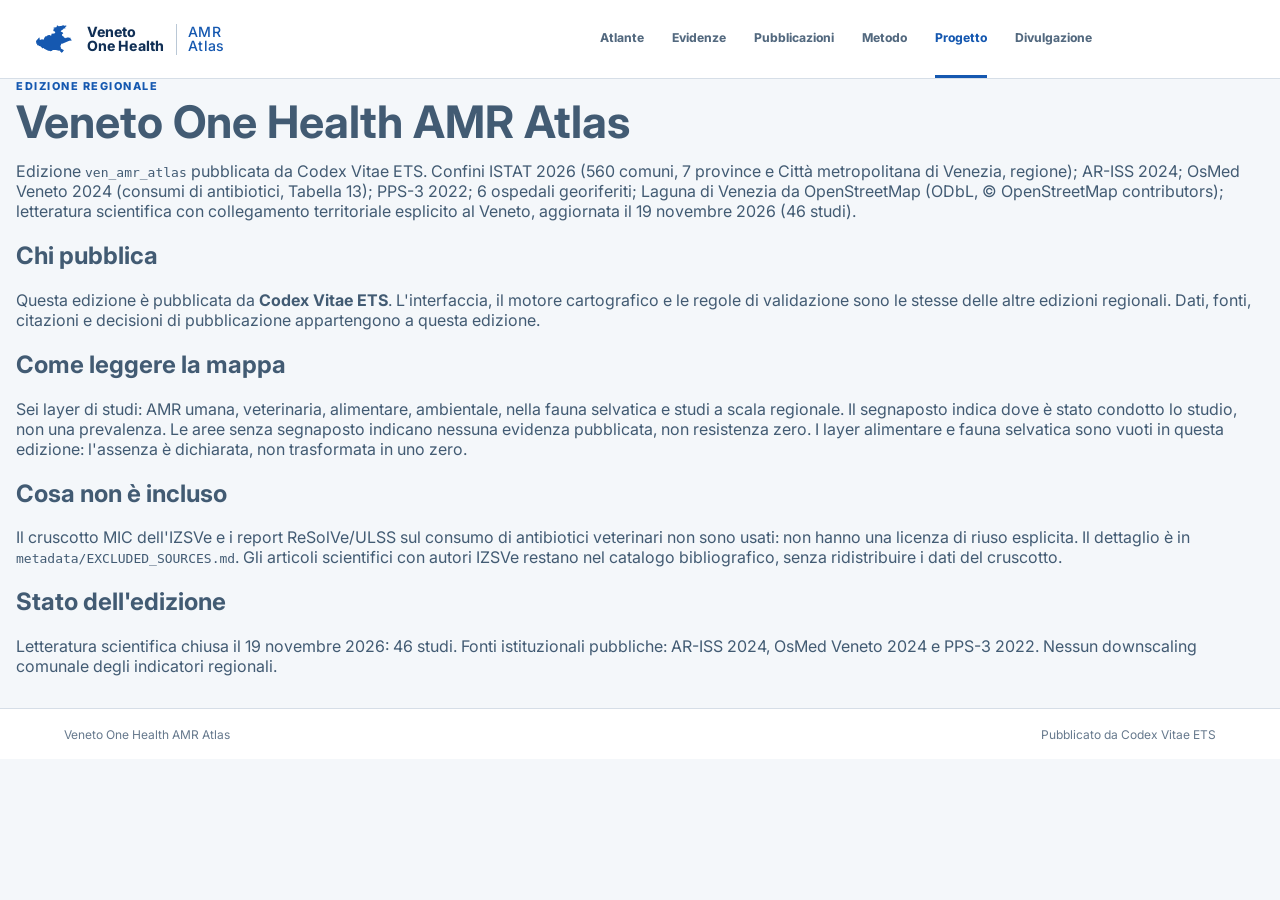
==== about.html @ b6009d18 "Publish the Veneto One Health AMR atlas. Italian edition ven_amr_atlas on the Lombardy interface: 46" ====
<!doctype html><html lang="it"><head><meta charset="utf-8"><meta name="author" content="Codex Vitae ETS"><meta name="viewport" content="width=device-width, initial-scale=1"><title>Progetto · Veneto One Health AMR Atlas</title><link rel="icon" href="data:"><link rel="stylesheet" href="assets/styles.css"><link rel="stylesheet" href="assets/regional-base.css"></head>
<body class="evidence-page"><header class="global-site-header"><div class="global-header-inner"><a class="global-brand" href="index.html"><span class="brand-code brand-code-icon" style="--brand-icon:url('public/brand/veneto-region-mark.svg')" aria-hidden="true">VEN</span><span class="global-brand-name">Veneto<br>One Health</span><span class="global-brand-divider"></span><span class="global-brand-atlas">AMR<br>Atlas</span></a><nav class="global-nav" aria-label="Navigazione principale"><a href="index.html">Atlante</a><a href="evidence.html">Evidenze</a><a href="publications.html">Pubblicazioni</a><a href="methodology.html">Metodo</a><a class="active" href="about.html">Progetto</a><a href="dissemination.html">Divulgazione</a></nav></div></header>
<main class="about-shell"><header class="about-hero"><p class="section-kicker">EDIZIONE REGIONALE</p><h1>Veneto One Health AMR Atlas</h1><p>Edizione <code>ven_amr_atlas</code> pubblicata da Codex Vitae ETS. Confini ISTAT 2026 (560 comuni, 7 province e Città metropolitana di Venezia, regione); AR-ISS 2024; OsMed Veneto 2024 (consumi di antibiotici, Tabella 13); PPS-3 2022; 6 ospedali georiferiti; Laguna di Venezia da OpenStreetMap (ODbL, © OpenStreetMap contributors); letteratura scientifica con collegamento territoriale esplicito al Veneto, aggiornata il 19 novembre 2026 (46 studi).</p></header><section class="about-section"><h2>Chi pubblica</h2><p>Questa edizione è pubblicata da <strong>Codex Vitae ETS</strong>. L'interfaccia, il motore cartografico e le regole di validazione sono le stesse delle altre edizioni regionali. Dati, fonti, citazioni e decisioni di pubblicazione appartengono a questa edizione.</p></section><section class="about-section"><h2>Come leggere la mappa</h2><p>Sei layer di studi: AMR umana, veterinaria, alimentare, ambientale, nella fauna selvatica e studi a scala regionale. Il segnaposto indica dove è stato condotto lo studio, non una prevalenza. Le aree senza segnaposto indicano nessuna evidenza pubblicata, non resistenza zero. I layer alimentare e fauna selvatica sono vuoti in questa edizione: l'assenza è dichiarata, non trasformata in uno zero.</p></section><section class="about-section"><h2>Cosa non è incluso</h2><p>Il cruscotto MIC dell'IZSVe e i report ReSolVe/ULSS sul consumo di antibiotici veterinari non sono usati: non hanno una licenza di riuso esplicita. Il dettaglio è in <code>metadata/EXCLUDED_SOURCES.md</code>. Gli articoli scientifici con autori IZSVe restano nel catalogo bibliografico, senza ridistribuire i dati del cruscotto.</p></section><section class="about-section"><h2>Stato dell'edizione</h2><p>Letteratura scientifica chiusa il 19 novembre 2026: 46 studi. Fonti istituzionali pubbliche: AR-ISS 2024, OsMed Veneto 2024 e PPS-3 2022. Nessun downscaling comunale degli indicatori regionali.</p></section></main><footer><span>Veneto One Health AMR Atlas</span><span>Pubblicato da Codex Vitae ETS</span></footer><script src="atlas-config.js"></script><script src="assets/atlas-core.js"></script><script data-goatcounter="https://atlanteamr.goatcounter.com/count" async src="//gc.zgo.at/count.js"></script></body></html>
---- assets/styles.css ----
@import url('https://fonts.googleapis.com/css2?family=Inter:wght@400;500;600;700;800&family=Lora:wght@400;500;600;700&display=swap');
:root { color-scheme: light; font-family: Inter, ui-sans-serif, system-ui, sans-serif; }
* { box-sizing: border-box; }
body { margin: 0; color: #18302b; background: #f4f7f5; }
.site-header { display: flex; align-items: end; justify-content: space-between; gap: 1rem; padding: 1.25rem 1.5rem 1rem; background: #123b35; color: #f5fbf7; }
.eyebrow { margin: 0 0 .25rem; font-size: .72rem; letter-spacing: .12em; text-transform: uppercase; color: #abd5bf; }
h1 { margin: 0; font-size: clamp(1.8rem, 4vw, 2.8rem); line-height: 1; }
.subtitle { margin: .4rem 0 0; color: #c8e4d5; }
.status { padding: .45rem .7rem; border: 1px solid #528d73; border-radius: 999px; font-size: .78rem; white-space: nowrap; }
.site-nav { display: flex; gap: 1.35rem; align-items: center; padding: .65rem 1.5rem; background: #fff; border-bottom: 1px solid #d7e3dd; box-shadow: 0 2px 12px #17352c0b; }
.site-nav a { color: #46665c; text-decoration: none; font-size: .82rem; font-weight: 700; padding: .25rem 0; border-bottom: 2px solid transparent; }
.site-nav a:hover, .site-nav a.active { color: #123b35; border-bottom-color: #d2763b; }
main { max-width: 1500px; margin: 0 auto; padding: 0 1rem 1rem; }
.intro { padding: .8rem .25rem; color: #46665c; font-size: .9rem; }
.intro p { margin: 0; }
.atlas-grid { display: grid; grid-template-columns: 285px minmax(0, 1fr); gap: .8rem; }
#map { height: min(76vh, 780px); min-height: 520px; border: 1px solid #c9d8d0; border-radius: 14px; box-shadow: 0 14px 36px #17352c1f; }
.amr-panel { max-height: min(76vh, 780px); overflow: auto; padding: 1rem; border: 1px solid #d7e3dd; border-radius: 14px; background: #fff; box-shadow: 0 12px 32px #17352c12; }
.amr-panel h2 { margin: 0; color: #123b35; }
.amr-panel h3 { margin: 1.4rem 0 .5rem; font-size: .8rem; text-transform: uppercase; letter-spacing: .08em; color: #60776e; }
.panel-note { color: #60776e; font-size: .82rem; line-height: 1.4; }
.amr-panel label { display: block; margin: 1rem 0 .35rem; font-size: .8rem; font-weight: 600; }
.amr-panel select { width: 100%; padding: .5rem; border: 1px solid #b8cec3; border-radius: 6px; background: #f8fbf9; }
.amr-state { margin-top: 1rem; padding: .7rem .75rem; border-left: 3px solid #d2763b; border-radius: 0 8px 8px 0; background: #fff7ef; color: #4f3f2a; font-size: .8rem; line-height: 1.45; }
.dashboard-tools { display: flex; align-items: center; justify-content: space-between; gap: .5rem; margin-top: .65rem; }
.dashboard-tools button { border: 1px solid #9bb9aa; background: #fff; color: #1d6682; padding: .35rem .5rem; border-radius: 4px; cursor: pointer; font-size: .72rem; font-weight: 800; }
.dashboard-tools button:hover, .dashboard-tools button:focus-visible { border-color: #1d6682; background: #f2f8fb; }
#filter-status { color: #71877e; font-size: .7rem; text-align: right; }
.dashboard-metrics { display: grid; grid-template-columns: 1fr 1fr; gap: .55rem; margin-top: .7rem; }
.dashboard-metrics div { padding: .6rem .65rem; border-top: 2px solid #2f78b7; background: #f5fafc; }
.dashboard-metrics strong { display: block; color: #123b35; font-size: 1.15rem; }
.dashboard-metrics span { display: block; color: #60776e; font-size: .67rem; }
.filtered-evidence { margin-top: 1rem; padding-top: .75rem; border-top: 1px solid #d7e3dd; }
.filtered-heading { display: flex; justify-content: space-between; align-items: baseline; gap: .5rem; }
.filtered-heading h3 { margin: 0; }
#filtered-count { color: #71877e; font-size: .7rem; }
.filtered-row { display: flex; justify-content: space-between; gap: .5rem; padding: .55rem 0; border-bottom: 1px solid #e3ece7; color: #1d6682; text-decoration: none; }
.filtered-row:hover { background: #f5fafc; }
.filtered-row strong { display: block; color: #21443a; font-size: .75rem; }
.filtered-row small { display: block; margin-top: .14rem; color: #71877e; font-size: .67rem; line-height: 1.25; }
.filtered-row em { flex: 0 0 auto; color: #1d6682; font-size: .64rem; font-style: normal; font-weight: 800; text-align: right; }
.empty-filter, .more-filter { margin: .55rem 0; color: #71877e; font-size: .72rem; line-height: 1.35; }
.layer-hint { display: grid; gap: .45rem; }
.layer-hint p { margin: 0; }
.layer-hint button { width: 100%; border: 1px solid #65a4ce; border-radius: 4px; background: #0b3a6b; color: #dff6fb; padding: .48rem .55rem; cursor: pointer; font: inherit; font-size: .68rem; font-weight: 800; text-align: left; }
.layer-hint button:hover, .layer-hint button:focus-visible { background: #10487d; outline: 0; }
.layer-hint.compact { margin-top: .65rem; padding-top: .65rem; border-top: 1px solid #ffffff1f; }
.evidence-card { margin-top: .6rem; padding: .75rem; border: 1px solid #dbe7df; border-radius: 10px; background: linear-gradient(180deg, #ffffff 0%, #f7faf8 100%); font-size: .78rem; line-height: 1.45; box-shadow: 0 1px 0 #ffffff inset; }
.evidence-card strong { display: block; margin-bottom: .2rem; color: #123b35; font-size: .82rem; }
.evidence-card small { color: #657a71; }
.evidence-table { width: 100%; margin-top: .45rem; border-collapse: collapse; font-size: .7rem; }
.evidence-table th, .evidence-table td { padding: .18rem; text-align: left; border-bottom: 1px solid #dbe7df; }
.source-links { padding-left: 1.1rem; margin: 0; font-size: .85rem; line-height: 1.8; }
.literature-section { margin-top: 1rem; padding: 1.05rem; border: 1px solid #d7e3dd; border-radius: 14px; background: #fff; box-shadow: 0 12px 32px #17352c12; }
.literature-section h2 { margin: 0; font-size: 1.05rem; color: #123b35; letter-spacing: -.01em; }
.literature-section p { margin: .35rem 0 .9rem; max-width: 880px; color: #60776e; font-size: .87rem; line-height: 1.45; }
.table-wrap { max-height: 360px; overflow: auto; border: 1px solid #dbe7df; border-radius: 10px; background: #fff; scrollbar-gutter: stable; scrollbar-width: auto; scrollbar-color: #3d6f8c #e4edf3; }
.table-wrap::-webkit-scrollbar { width: 14px; height: 14px; }
.table-wrap::-webkit-scrollbar-track { background: #e4edf3; }
.table-wrap::-webkit-scrollbar-thumb { background: #3d6f8c; border-radius: 8px; border: 2px solid #e4edf3; }
.evidence-page .table-wrap { max-height: none; overflow-x: auto; overflow-y: visible; }
.literature-table { width: 100%; border-collapse: separate; border-spacing: 0; font-size: .78rem; background: #fff; }
.literature-table th, .literature-table td { padding: .55rem .65rem; text-align: left; vertical-align: top; border-bottom: 1px solid #e7efe9; }
.literature-table th { position: sticky; top: 0; background: #f1f6f3; color: #31574e; font-size: .68rem; text-transform: uppercase; letter-spacing: .06em; font-weight: 700; }
.literature-table tbody tr:hover { background: #f8fbf9; }
.literature-table a { color: #1d6682; font-weight: 700; text-decoration: none; }
.table-action, .inline-action { display: inline-block; margin-top: .35rem; color: #1d6682; font-weight: 800; text-decoration: none; }
.literature-table th:last-child, .literature-table td:last-child { white-space: nowrap; }
.evidence-card#literature-card { border: 0; padding-left: 0; padding-right: 0; background: transparent; box-shadow: none; }
.evidence-page { background: #f5f8f7; }
.header-back { color: #e8f5ee; font-weight: 700; text-decoration: none; font-size: .84rem; }
.evidence-shell { max-width: 1220px; margin: 0 auto; padding: 2rem 1.25rem 3rem; }
.back-link { display: inline-block; color: #1d6682; font-size: .82rem; font-weight: 800; text-decoration: none; margin-bottom: 1.3rem; }
.evidence-heading { display: flex; justify-content: space-between; gap: 2rem; align-items: end; padding-bottom: 1.55rem; border-bottom: 1px solid #cfded7; }
.section-kicker { margin: 0 0 .45rem; color: #c16f24; font-size: .68rem; font-weight: 800; letter-spacing: .14em; }
.evidence-heading h2 { max-width: 820px; margin: 0; color: #123b35; font-size: clamp(1.8rem, 4vw, 3.1rem); letter-spacing: -.035em; line-height: 1.06; }
.evidence-subtitle { margin: .65rem 0 0; color: #60776e; font-size: 1rem; }
.tag-list { display: flex; flex-wrap: wrap; justify-content: flex-end; gap: .4rem; }
.tag-list span { padding: .35rem .55rem; border: 1px solid #cbded4; color: #31574e; background: #fff; border-radius: 4px; font-size: .72rem; font-weight: 700; }
.evidence-layout { display: grid; grid-template-columns: minmax(0, 1fr) 285px; gap: 2.4rem; padding-top: 1.8rem; }
.evidence-article { min-width: 0; }
.evidence-article section { padding: 0 0 1.6rem; margin-bottom: 1.55rem; border-bottom: 1px solid #d7e3dd; }
.evidence-article h3, .directory-layout h3 { margin: 0 0 .7rem; color: #123b35; font-size: 1.05rem; }
.evidence-article p { max-width: 780px; margin: .45rem 0; color: #46665c; line-height: 1.65; }
.callout { padding: .8rem 1rem; border-left: 3px solid #d2763b; background: #fffaf4; color: #4f3f2a !important; }
.fact-list { margin: 0; display: grid; gap: .7rem; }
.fact-list div { display: grid; grid-template-columns: 150px 1fr; gap: 1rem; padding-bottom: .55rem; border-bottom: 1px solid #e3ece7; }
.fact-list dt { color: #71877e; font-size: .72rem; text-transform: uppercase; letter-spacing: .06em; font-weight: 800; }
.fact-list dd { margin: 0; color: #21443a; font-size: .88rem; }
.evidence-rail { display: flex; flex-direction: column; gap: .85rem; }
.source-box { padding: 1rem; border-top: 3px solid #2f78b7; background: #fff; box-shadow: 0 8px 20px #17352c0d; }
.source-box h3 { margin: 0 0 .65rem; color: #123b35; font-size: .82rem; text-transform: uppercase; letter-spacing: .07em; }
.source-box p { margin: .35rem 0; color: #60776e; font-size: .82rem; line-height: 1.45; }
.source-link { display: inline-block; margin-top: .55rem; color: #1d6682; font-size: .82rem; font-weight: 800; text-decoration: none; }
.button-link { display: inline-block; margin-top: .65rem; padding: .5rem .75rem; border: 1px solid #2f78b7; color: #1d6682; font-size: .78rem; font-weight: 800; text-decoration: none; background: #f7fbfd; }
.metric-grid { display: grid; grid-template-columns: repeat(3, minmax(0, 1fr)); gap: .7rem; }
.metric-grid div { padding: .9rem; background: #fff; border-top: 3px solid #2f78b7; }
.metric-grid strong { display: block; color: #123b35; font-size: 1.45rem; }
.metric-grid span { display: block; margin-top: .2rem; color: #60776e; font-size: .75rem; line-height: 1.3; }
.result-table-wrap { overflow: auto; background: #fff; border: 1px solid #d7e3dd; }
.result-table { width: 100%; border-collapse: collapse; font-size: .78rem; }
.result-table th, .result-table td { padding: .55rem .65rem; text-align: left; border-bottom: 1px solid #e2ece7; }
.result-table th { background: #eef5f2; color: #31574e; font-size: .68rem; text-transform: uppercase; letter-spacing: .05em; }
.directory-layout { display: grid; grid-template-columns: 1fr 1fr; gap: 2rem; padding-top: 1.8rem; }
.directory-list { display: flex; flex-direction: column; border-top: 1px solid #cfded7; }
.directory-row { display: flex; justify-content: space-between; gap: 1rem; padding: .9rem .15rem; border-bottom: 1px solid #d7e3dd; color: #1d6682; text-decoration: none; }
.directory-row strong { display: block; color: #123b35; font-size: .86rem; line-height: 1.3; }
.directory-row small { display: block; margin-top: .25rem; color: #71877e; font-size: .74rem; }
.directory-row > span:last-child { flex: 0 0 auto; font-size: .74rem; font-weight: 800; }
.loading-state, .empty-state { padding: 3rem 0; color: #60776e; }
.method-shell { max-width: 1180px; }
.method-grid { display: grid; grid-template-columns: repeat(4, minmax(0, 1fr)); gap: .85rem; padding: 1.4rem 0 1rem; }
.method-grid article { padding: 1rem; border-top: 3px solid #2f78b7; background: #fff; box-shadow: 0 8px 20px #17352c0d; }
.method-grid h3, .method-section h3 { margin: 0 0 .65rem; color: #123b35; font-size: .95rem; }
.method-grid p, .method-section p { margin: 0; color: #46665c; font-size: .88rem; line-height: 1.62; }
.method-section { padding: 1.2rem 0; border-top: 1px solid #d7e3dd; }
.method-section.two-col { display: grid; grid-template-columns: 1fr 1fr; gap: 2rem; }
.method-table-wrap { overflow: auto; border: 1px solid #d7e3dd; background: #fff; }
.method-section code { padding: .08rem .25rem; background: #eef5f2; color: #123b35; border-radius: 3px; }
.method-section-heading { max-width: 760px; }
.method-section-heading h3 { margin: .2rem 0 .45rem; font-size: 1.08rem; color: #123b35; }
.efsa-method { border-top: 1px solid #cbded7; }
.threshold-scale { display: grid; grid-template-columns: repeat(8, minmax(0, 1fr)); gap: .25rem; margin: 1rem 0; }
.threshold-scale span { min-height: 64px; padding: .6rem .45rem; display: flex; flex-direction: column; justify-content: center; gap: .25rem; color: #082f2c; font-size: .72rem; font-weight: 850; line-height: 1.15; text-transform: uppercase; background: linear-gradient(180deg, #eef8f2, #c8ead5); border: 1px solid #d7e3dd; }
.threshold-scale span:nth-child(2) { background: #edf8ef; }
.threshold-scale span:nth-child(3) { background: #d9f0d3; }
.threshold-scale span:nth-child(4) { background: #b7e3b1; }
.threshold-scale span:nth-child(5) { background: #fee08b; }
.threshold-scale span:nth-child(6) { background: #fdae61; }
.threshold-scale span:nth-child(7) { background: #f46d43; color: #fff; }
.threshold-scale span:nth-child(8) { background: #a50026; color: #fff; }
.threshold-scale small { font-size: .68rem; font-weight: 650; text-transform: none; opacity: .82; }
.threshold-scale .threshold-muted { background: #eef2f3; color: #61736f; }
.method-note-grid { display: grid; grid-template-columns: repeat(3, minmax(0, 1fr)); gap: .85rem; margin-top: .85rem; }
.method-note-grid article { padding: .9rem; background: #fff; border-left: 3px solid #2f78b7; box-shadow: 0 8px 20px #17352c0d; }
.method-note-grid h4 { margin: 0 0 .45rem; color: #123b35; font-size: .86rem; }
.method-links { margin-top: .9rem !important; font-size: .8rem !important; }
.method-links a { color: #087d9c; font-weight: 750; text-decoration: none; }
.method-links a:hover { text-decoration: underline; }
.glass-method { border-top-color: #d3dfec; }
.glass-grid article { border-left-color: #315f9e; }
.glass-indicators { display: grid; grid-template-columns: repeat(3, minmax(0, 1fr)); gap: .85rem; margin-top: .9rem; }
.glass-indicators span { padding: .9rem; background: #f6f9fd; border: 1px solid #d8e4f0; color: #46657f; font-size: .8rem; line-height: 1.48; }
.glass-indicators strong { color: #143b60; font-size: .78rem; letter-spacing: .05em; text-transform: uppercase; }
@media (max-width: 900px) { .atlas-grid { grid-template-columns: 1fr; } .amr-panel { order: 2; } #map { order: 1; } }
footer { display: flex; justify-content: space-between; gap: 1rem; padding: .75rem .25rem; color: #60776e; font-size: .75rem; }
.leaflet-control-layers, .leaflet-popup-content-wrapper { border-radius: 10px; }
.leaflet-control-layers { border: 1px solid #d7e3dd !important; box-shadow: 0 8px 24px #17352c24 !important; font-size: .78rem; }
.leaflet-control-layers label { line-height: 1.35; margin: .18rem 0; }
.layer-group-label { font-weight: 700; color: #244f68; }
.layer-swatch { display: inline-block; width: .62rem; height: .62rem; margin: 0 .35rem 0 .1rem; border-radius: 999px; vertical-align: -1px; box-shadow: 0 0 0 1px #ffffff, 0 0 0 2px #0000001f; }
@media (max-width: 700px) { .site-header, footer { align-items: flex-start; flex-direction: column; } #map { min-height: 470px; } }
@media (max-width: 760px) { .site-nav { gap: .85rem; padding-inline: 1rem; overflow-x: auto; } .site-header { padding-inline: 1rem; } .evidence-heading { display: block; } .tag-list { justify-content: flex-start; margin-top: 1rem; } .evidence-layout, .directory-layout { grid-template-columns: 1fr; gap: 1.2rem; } .fact-list div { grid-template-columns: 1fr; gap: .2rem; } .metric-grid { grid-template-columns: 1fr; } .evidence-shell { padding-inline: 1rem; } }

/* Public atlas dashboard: scoped so evidence pages keep their editorial layout. */
body.atlas-dashboard { min-height: 100vh; background: #edf2f7; color: #15314f; }
.atlas-dashboard .dashboard-shell { min-height: 100vh; display: grid; grid-template-columns: 292px minmax(0, 1fr); }
.atlas-dashboard .dashboard-sidebar { position: sticky; top: 0; height: 100vh; overflow: hidden; display: flex; flex-direction: column; background: #062c56; color: #f4f9ff; box-shadow: 12px 0 32px #07213a1f; z-index: 20; }
.atlas-brand { display: flex; align-items: center; gap: .85rem; min-height: 104px; padding: 1.55rem 1.65rem 1.25rem; color: #fff; text-decoration: none; border-bottom: 1px solid #ffffff20; }
.atlas-brand strong { display: block; font-size: 1.02rem; line-height: 1.04; letter-spacing: -.025em; }
.atlas-brand small { display: block; margin-top: .26rem; color: #82d9e6; font-size: .7rem; letter-spacing: .12em; font-weight: 800; text-transform: uppercase; }
.brand-mark { width: 33px; height: 45px; display: grid; grid-template-columns: repeat(3, 1fr); grid-auto-rows: 8px; gap: 3px; transform: rotate(8deg); }
.brand-mark i { display: block; border-radius: 2px; background: #49c8db; }
.brand-mark i:nth-child(1), .brand-mark i:nth-child(3), .brand-mark i:nth-child(7) { opacity: .35; }
.brand-mark i:nth-child(2) { grid-column: 2 / 4; }.brand-mark i:nth-child(4) { grid-column: 1 / 3; }.brand-mark i:nth-child(5) { grid-column: 2 / 4; }.brand-mark i:nth-child(6) { grid-column: 1 / 3; }
.sidebar-scroll { overflow: auto; padding: 1.6rem 1.35rem 2rem; scrollbar-color: #4b769c #062c56; }
.sidebar-kicker, .atlas-dashboard .rail-kicker { margin: 0 0 .7rem; color: #5bd3e3; font-size: .66rem; font-weight: 800; letter-spacing: .16em; text-transform: uppercase; }
.atlas-dashboard .panel-note { margin: 0 0 1.25rem; color: #b5c9df; font-size: .76rem; line-height: 1.48; }
.atlas-dashboard .dashboard-sidebar label { display: block; color: #e7f1fb; margin: 1.05rem 0 .42rem; font-size: .72rem; font-weight: 750; }
.atlas-dashboard .dashboard-sidebar select { appearance: none; width: 100%; min-height: 40px; border: 1px solid #6d9bbf; border-radius: 5px; background: #0b3a6b; color: #f3f8ff; padding: .55rem .65rem; font-size: .78rem; font-family: inherit; }
.atlas-dashboard .dashboard-sidebar select:focus-visible { outline: 2px solid #55d0df; outline-offset: 2px; }
.atlas-dashboard .dashboard-sidebar option { color: #15314f; background: #fff; }
.atlas-dashboard .amr-panel { max-height: none; overflow: visible; padding: 0; border: 0; border-radius: 0; background: transparent; box-shadow: none; color: #f3f8ff; }
.atlas-dashboard .amr-panel h2 { display: none; }
.atlas-dashboard .amr-panel h3 { color: #91b6d5; font-size: .67rem; letter-spacing: .13em; }
.atlas-dashboard .amr-panel label { color: #e7f1fb; margin: 1.05rem 0 .42rem; font-size: .72rem; font-weight: 750; }
.atlas-dashboard .amr-panel select { appearance: none; min-height: 40px; border: 1px solid #6d9bbf; border-radius: 5px; background: #0b3a6b; color: #f3f8ff; padding: .55rem .65rem; font-size: .78rem; }
.atlas-dashboard .amr-panel option { color: #15314f; background: #fff; }
.atlas-dashboard .amr-state { margin-top: .85rem; border-left: 2px solid #4dc6d9; border-radius: 0; background: #0a3968; color: #d9ebfb; font-size: .73rem; }
.atlas-dashboard .dashboard-tools { margin-top: .7rem; align-items: flex-start; }
.atlas-dashboard .dashboard-tools button { border-color: #65a4ce; border-radius: 4px; background: transparent; color: #dff6fb; }
.atlas-dashboard .dashboard-tools button:hover { background: #0b3a6b; }
.atlas-dashboard #filter-status { color: #9ebbd6; font-size: .64rem; }
.atlas-dashboard .dashboard-metrics { gap: .4rem; margin-top: .9rem; }
.atlas-dashboard .dashboard-metrics div { padding: .62rem; border-top: 2px solid #55d0df; background: #0b3a6b; }
.atlas-dashboard .dashboard-metrics strong { color: #fff; font-size: 1.12rem; }.atlas-dashboard .dashboard-metrics span { color: #b9cce0; font-size: .64rem; }
.atlas-dashboard .time-profile { margin-top: 1rem; padding-top: .85rem; border-top: 1px solid #ffffff1f; }
.atlas-dashboard .filtered-heading { color: #d8eafa; }.atlas-dashboard #filtered-count, .atlas-dashboard .time-profile .filtered-heading span { color: #8eb3d4; font-size: .66rem; }
.time-distribution { display: grid; gap: .42rem; margin-top: .6rem; }
.time-row { display: grid; grid-template-columns: 62px minmax(0, 1fr) 16px; gap: .42rem; align-items: center; color: #b9cde0; font-size: .63rem; }
.time-row i { display: block; height: 6px; overflow: hidden; background: #1b4c79; border-radius: 10px; }.time-row b { display: block; height: 100%; min-width: 2px; background: #4bc9d9; border-radius: inherit; }.time-row strong { color: #e5f7fa; font-size: .65rem; text-align: right; }
.atlas-dashboard .filtered-evidence { margin-top: 1rem; border-color: #ffffff1f; }.atlas-dashboard .filtered-row { width: 100%; align-items: flex-start; padding: .58rem 0; border: 0; border-bottom: 1px solid #ffffff16; background: transparent; color: inherit; cursor: pointer; text-align: left; font-family: inherit; }.atlas-dashboard .filtered-row:hover { background: #0b3a6b; }.atlas-dashboard .filtered-row strong { color: #eef8ff; }.atlas-dashboard .filtered-row small { color: #9cb9d3; }.atlas-dashboard .filtered-row em { color: #67d1df; }
.atlas-dashboard .empty-filter, .atlas-dashboard .more-filter { color: #a9c0d7; }.atlas-dashboard .evidence-card { border-color: #ffffff1e; border-radius: 5px; background: #0b3a6b; box-shadow: none; color: #dceaf7; }.atlas-dashboard .evidence-card strong { color: #fff; }.atlas-dashboard .evidence-card small { color: #b7cae0; }.atlas-dashboard .evidence-table th, .atlas-dashboard .evidence-table td { border-color: #ffffff1d; }.atlas-dashboard .source-links { color: #dceafa; }.atlas-dashboard .source-links a { color: #74d7e3; }
.atlas-dashboard .dashboard-workspace { min-width: 0; }.atlas-dashboard .workspace-topbar { height: 65px; display: flex; align-items: center; justify-content: space-between; gap: 1rem; padding: 0 2.15rem; background: #fff; border-bottom: 1px solid #dbe5ef; }.atlas-dashboard .workspace-nav { display: flex; gap: 1.55rem; height: 100%; align-items: center; }.atlas-dashboard .workspace-nav a { height: 100%; display: flex; align-items: center; border-bottom: 3px solid transparent; color: #5a7189; text-decoration: none; font-size: .78rem; font-weight: 750; }.atlas-dashboard .workspace-nav a.active, .atlas-dashboard .workspace-nav a:hover { color: #0c5078; border-bottom-color: #46bfd0; }.atlas-dashboard .status { border-color: #c9dce9; color: #48657f; background: #f8fbfd; }
.atlas-dashboard .workspace-main { max-width: none; margin: 0; padding: 2rem 2.15rem 1.2rem; }.atlas-dashboard .intro { display: flex; justify-content: space-between; align-items: end; gap: 2rem; padding: 0 0 1.5rem; }.atlas-dashboard .intro h1 { color: #10375c; font-size: clamp(1.85rem, 3vw, 2.65rem); letter-spacing: -.04em; }.atlas-dashboard .intro > p:last-child { max-width: 500px; margin: 0; color: #667f96; font-size: .83rem; line-height: 1.55; }.atlas-dashboard .section-kicker { color: #1595aa; }
.atlas-dashboard .overview-strip { display: grid; grid-template-columns: repeat(5, minmax(0, 1fr)); gap: .65rem; margin: 0 0 1rem; }
.atlas-dashboard .overview-strip div { padding: .85rem .9rem; border: 1px solid #d5e1eb; border-radius: 8px; background: #fff; box-shadow: 0 10px 24px #183a5a0a; }
.atlas-dashboard .overview-strip strong { display: block; color: #10375c; font-size: 1.28rem; line-height: 1; }
.atlas-dashboard .overview-strip span { display: block; margin-top: .35rem; color: #667f96; font-size: .68rem; font-weight: 800; letter-spacing: .04em; text-transform: uppercase; }
.atlas-dashboard .atlas-grid { display: grid; grid-template-columns: minmax(0, 1fr) 285px; gap: 1rem; }.atlas-dashboard .map-stage { min-width: 0; overflow: hidden; border: 1px solid #d5e1eb; border-radius: 8px; background: #fff; box-shadow: 0 14px 32px #183a5a10; }.atlas-dashboard #map { height: min(65vh, 650px); min-height: 520px; border: 0; border-radius: 0; box-shadow: none; }.atlas-dashboard .results-rail { padding: 1.25rem; background: #fff; border: 1px solid #d5e1eb; border-radius: 8px; box-shadow: 0 14px 32px #183a5a0d; }.atlas-dashboard .results-rail h2 { margin: 0 0 .85rem; color: #133b60; font-size: .96rem; }.selected-evidence { color: #617a91; font-size: .78rem; line-height: 1.55; }.selected-evidence p { margin: 0 0 .85rem; }.selected-evidence h3 { margin: 0 0 .45rem; color: #174a70; font-size: .88rem; }.selected-evidence dl { display: grid; gap: .5rem; margin: .9rem 0 0; }.selected-evidence dl div { padding-top: .5rem; border-top: 1px solid #e5edf3; }.selected-evidence dt { color: #7890a5; font-size: .63rem; font-weight: 800; letter-spacing: .07em; text-transform: uppercase; }.selected-evidence dd { margin: .14rem 0 0; color: #345a78; font-size: .72rem; }.rail-link { display: inline-flex; gap: .5rem; align-items: center; margin-top: 1rem; color: #087d9c; font-size: .75rem; font-weight: 800; text-decoration: none; }.rail-link span { font-size: 1rem; }
.atlas-dashboard .temporal-strip { display: flex; justify-content: space-between; gap: 2rem; align-items: end; margin-top: 1rem; padding: 1.25rem 1.4rem; background: #e8f4f7; border-left: 3px solid #48c0d0; }.atlas-dashboard .temporal-strip h2 { margin: 0; color: #153e62; font-size: 1rem; }.atlas-dashboard .temporal-strip p:last-child { max-width: 500px; margin: 0; color: #638096; font-size: .76rem; line-height: 1.45; }
.atlas-dashboard .data-digest { margin-top: 1rem; padding: 1.25rem 1.4rem; border: 1px solid #d5e1eb; border-radius: 8px; background: #fff; box-shadow: 0 10px 28px #183a5a0b; }
.atlas-dashboard .data-digest-heading { display: flex; align-items: end; justify-content: space-between; gap: 1rem; padding-bottom: .85rem; border-bottom: 1px solid #e2ebf2; }
.atlas-dashboard .data-digest-heading h2 { margin: 0; color: #143b60; font-size: 1rem; letter-spacing: -.01em; }
.atlas-dashboard .data-digest-heading a { color: #087d9c; font-size: .74rem; font-weight: 800; text-decoration: none; }
.atlas-dashboard .digest-grid { display: grid; grid-template-columns: minmax(0, 1.35fr) minmax(280px, .65fr); gap: 1rem; padding-top: 1rem; }
.atlas-dashboard .digest-group { min-width: 0; }
.atlas-dashboard .digest-group h3 { margin: 0 0 .6rem; color: #6a8197; font-size: .68rem; font-weight: 850; letter-spacing: .11em; text-transform: uppercase; }
.atlas-dashboard .data-digest .evidence-card { margin-top: .5rem; border: 1px solid #e0e8ef; border-radius: 6px; background: #f9fbfd; color: #385b78; box-shadow: none; }
.atlas-dashboard .data-digest .evidence-card strong { color: #143b60; font-size: .8rem; }
.atlas-dashboard .data-digest .evidence-card small { color: #657e95; }
.atlas-dashboard .data-digest .evidence-table th, .atlas-dashboard .data-digest .evidence-table td { border-color: #dfe8ef; }
.atlas-dashboard .source-panel { margin-top: .9rem; border-top: 1px solid #e2ebf2; color: #4c6a84; }
.atlas-dashboard .source-panel summary { padding-top: .85rem; cursor: pointer; color: #143b60; font-size: .78rem; font-weight: 850; }
.atlas-dashboard .source-panel .source-links { columns: 2; column-gap: 2rem; margin-top: .65rem; color: #4d6b85; font-size: .78rem; }
.atlas-dashboard .source-panel .source-links a { color: #087d9c; }
.atlas-dashboard .benchmark-links { margin-top: .9rem; padding: .85rem; border: 1px solid #d8e7ee; border-radius: 6px; background: #f6fbfd; font-size: .76rem; line-height: 1.5; }
.atlas-dashboard .benchmark-links strong { display: block; color: #143b60; font-size: .74rem; letter-spacing: .08em; text-transform: uppercase; }
.atlas-dashboard .benchmark-links p { margin: .3rem 0 .55rem; color: #5e778d; }
.atlas-dashboard .benchmark-links a { display: inline-flex; margin: 0 .75rem .25rem 0; color: #087d9c; font-weight: 800; text-decoration: none; }
.atlas-dashboard .benchmark-links a:hover { text-decoration: underline; }
.atlas-dashboard .literature-section { margin-top: 1rem; border-radius: 8px; border-color: #d5e1eb; box-shadow: 0 10px 28px #183a5a0b; }.atlas-dashboard .literature-section h2 { color: #143b60; }.atlas-dashboard .literature-section p { color: #617a91; }.atlas-dashboard .table-wrap { border-color: #d9e4ed; }.atlas-dashboard footer { color: #607890; }
.atlas-dashboard .leaflet-control-layers { max-height: calc(100vh - 180px); overflow: auto; border-radius: 6px; border-color: #cddbe6 !important; }.atlas-dashboard .leaflet-popup-content-wrapper { border-radius: 6px; }
@media (max-width: 1120px) { .atlas-dashboard .atlas-grid { grid-template-columns: minmax(0, 1fr) 230px; }.atlas-dashboard .workspace-main { padding-inline: 1.35rem; }.atlas-dashboard .workspace-topbar { padding-inline: 1.35rem; } }
@media (max-width: 1120px) { .atlas-dashboard .digest-grid { grid-template-columns: 1fr; }.atlas-dashboard .source-panel .source-links { columns: 1; }.atlas-dashboard .overview-strip { grid-template-columns: repeat(3, minmax(0, 1fr)); }.method-grid { grid-template-columns: repeat(2, minmax(0, 1fr)); }.threshold-scale { grid-template-columns: repeat(4, minmax(0, 1fr)); }.method-note-grid, .glass-indicators { grid-template-columns: 1fr; } }
@media (max-width: 880px) { .atlas-dashboard .dashboard-shell { display: block; }.atlas-dashboard .dashboard-sidebar { position: static; width: auto; height: auto; }.atlas-brand { min-height: 82px; }.sidebar-scroll { max-height: 460px; }.atlas-dashboard .atlas-grid { grid-template-columns: 1fr; }.atlas-dashboard .results-rail { min-height: 180px; }.atlas-dashboard #map { height: 550px; }.atlas-dashboard .intro, .atlas-dashboard .temporal-strip, .atlas-dashboard .data-digest-heading { align-items: flex-start; flex-direction: column; gap: .7rem; }.atlas-dashboard .overview-strip, .method-grid, .method-section.two-col { grid-template-columns: 1fr; }.atlas-dashboard .workspace-main { padding: 1.25rem 1rem; }.atlas-dashboard .workspace-topbar { padding-inline: 1rem; }.atlas-dashboard .workspace-nav { gap: .8rem; overflow-x: auto; }.atlas-dashboard .workspace-nav a { font-size: .7rem; } }

/* Outreach pathway: restrained scientific editorial system. */
.outreach-page { background: #f7f8fa; color: #172b43; }
.outreach-page .site-header { background: #102a43; }
.outreach-page .site-nav { box-shadow: none; border-bottom-color: #d9e0e7; }
.outreach-page .site-nav a { color: #526579; }
.outreach-page .site-nav a:hover, .outreach-page .site-nav a.active { color: #102a43; border-bottom-color: #2e6f95; }
.outreach-shell { max-width: 1220px; margin: 0 auto; padding: 2rem 1.25rem 3rem; }
.outreach-intro { display: grid; grid-template-columns: minmax(0, 1fr) 230px; align-items: end; gap: 2rem; padding-bottom: 1.65rem; border-bottom: 1px solid #cfd8e2; }
.outreach-intro h2 { max-width: 820px; margin: 0; color: #102a43; font-family: Georgia, Cambria, serif; font-size: clamp(1.8rem, 4vw, 3.1rem); font-weight: 600; line-height: 1.08; letter-spacing: -.025em; }
.outreach-intro p { max-width: 780px; margin: .7rem 0 0; color: #53687c; line-height: 1.65; }
.outreach-intro .outreach-status { margin: 0; padding: .85rem 0 .85rem 1rem; border-left: 2px solid #2e6f95; color: #65788a; font-size: .78rem; line-height: 1.55; }
.outreach-status strong { color: #102a43; font-size: .86rem; }
.outreach-workspace { display: grid; grid-template-columns: 285px minmax(0, 1fr); gap: 2.15rem; padding-top: 1.7rem; }
.outreach-index { align-self: start; border-top: 2px solid #102a43; }
.outreach-index-row { display: grid; grid-template-columns: 34px minmax(0, 1fr); width: 100%; gap: .65rem; padding: .8rem .45rem; border: 0; border-bottom: 1px solid #d6dee7; color: #405870; background: transparent; text-align: left; font: inherit; cursor: pointer; }
.outreach-index-row:hover { color: #102a43; background: #edf2f6; }
.outreach-index-row.is-active { color: #102a43; background: #e8f0f5; box-shadow: inset 3px 0 #2e6f95; }
.outreach-index-row strong { color: #2e6f95; font-size: .78rem; letter-spacing: .04em; }
.outreach-index-row span { font-size: .86rem; font-weight: 750; line-height: 1.32; }
.outreach-detail { min-width: 0; padding: 1.8rem 2rem 1.4rem; border: 1px solid #d1dbe5; background: #fff; box-shadow: none; }
.outreach-progress { display: grid; grid-template-columns: auto minmax(120px, 230px); justify-content: end; align-items: center; gap: 1rem; color: #2e6f95; font-size: .78rem; font-weight: 800; }
.outreach-progress i { height: 4px; overflow: hidden; background: #e0e7ee; border-radius: 99px; }
.outreach-progress b { display: block; height: 100%; background: #2e6f95; border-radius: inherit; transition: width .18s ease; }
.outreach-number { margin: 1.6rem 0 .45rem; color: #2e6f95; font-size: .69rem; font-weight: 800; letter-spacing: .13em; }
.outreach-detail h2 { max-width: 770px; margin: 0; color: #102a43; font-family: Georgia, Cambria, serif; font-size: clamp(2rem, 4vw, 3.45rem); font-weight: 600; line-height: 1.05; letter-spacing: -.03em; }
.outreach-summary { max-width: 720px; margin: .9rem 0 1.65rem; color: #53687c; font-size: 1.03rem; line-height: 1.65; }
.outreach-detail-grid { display: grid; grid-template-columns: 1fr 1.18fr; border-top: 1px solid #d6dee7; }
.outreach-detail-grid section { min-height: 145px; padding: 1.15rem 1.1rem 1.15rem 0; border-bottom: 1px solid #d6dee7; }
.outreach-detail-grid section:nth-child(even) { padding-left: 1.4rem; border-left: 1px solid #d6dee7; }
.outreach-detail-grid section:last-child { grid-column: 1 / -1; }
.outreach-detail-grid h3 { margin: 0 0 .55rem; color: #2e6f95; font-size: .8rem; }
.outreach-detail-grid p, .outreach-detail-grid li { margin: 0; color: #53687c; font-size: .9rem; line-height: 1.55; }
.outreach-detail-grid ol, .outreach-detail-grid ul { margin: 0; padding-left: 1.1rem; }
.outreach-detail-grid a { color: #1d6682; font-weight: 750; text-decoration: none; }
.outreach-detail-grid a:hover { text-decoration: underline; }
.outreach-format { margin: 1.35rem 0 .35rem; color: #102a43; font-size: .78rem; font-weight: 800; }
.outreach-page .inline-action { margin-top: .55rem; padding: .62rem .82rem; border: 1px solid #2e6f95; color: #174d6a; font-size: .83rem; letter-spacing: .01em; }
.outreach-page .inline-action:hover { background: #edf4f8; }
.outreach-note { margin: 0; color: #65788a; font-size: .8rem; line-height: 1.55; }
.outreach-footnote { margin-top: 1.8rem; padding: 1rem 1.15rem; border-left: 2px solid #2e6f95; background: #eef3f7; color: #53687c; font-size: .86rem; line-height: 1.55; }
.outreach-footnote strong { color: #102a43; }
@media (max-width: 760px) { .outreach-shell { padding: 1.25rem 1rem 2rem; } .outreach-intro, .outreach-workspace { grid-template-columns: 1fr; gap: 1.15rem; } .outreach-intro .outreach-status { padding-top: .75rem; } .outreach-index { display: grid; grid-template-columns: repeat(2, minmax(0, 1fr)); } .outreach-index-row { grid-template-columns: 28px minmax(0, 1fr); padding: .7rem .35rem; } .outreach-index-row span { font-size: .75rem; } .outreach-detail { padding: 1.3rem 1rem; } .outreach-progress { grid-template-columns: auto 1fr; justify-content: stretch; } .outreach-detail-grid { grid-template-columns: 1fr; } .outreach-detail-grid section:nth-child(even) { padding-left: 0; border-left: 0; } }
@media (max-width: 430px) { .outreach-index { grid-template-columns: 1fr; } .outreach-detail h2 { font-size: 2rem; } }
/* Embedded scientific outreach module. */
.outreach-detail.has-embedded-deck { padding: 0; border: 0; background: transparent; }
.embedded-deck { overflow: hidden; border: 1px solid #cbd6e1; background: #fff; outline: none; }
.embedded-deck:focus-visible { box-shadow: 0 0 0 3px #2e6f9533; }
.embedded-deck-head { display: flex; align-items: center; justify-content: space-between; min-height: 52px; padding: 0 1.35rem; border-bottom: 1px solid #d7e0e8; color: #172f4b; font-size: .82rem; }
.embedded-deck-head div { display: flex; align-items: center; gap: .65rem; }
.embedded-book { color: #2e6f95; font-size: 1.15rem; }
#embedded-counter { padding-left: 1.2rem; border-left: 1px solid #d7e0e8; font-variant-numeric: tabular-nums; font-weight: 800; }
.embedded-slide-stage { min-height: 610px; background: #fff; }
.embedded-slide { min-height: 610px; padding: 2.4rem 3rem 1.25rem; animation: embeddedSlideIn .28s ease both; }
.embedded-slide-label { margin: 0 0 .6rem; color: #2e6f95; font-size: .69rem; font-weight: 850; letter-spacing: .12em; text-transform: uppercase; }
.outreach-detail.has-embedded-deck .embedded-slide h2 { max-width: 760px; margin: 0; color: #102f55; font-family: Georgia, Cambria, serif; font-size: clamp(2rem, 4.2vw, 3.25rem); font-weight: 500; line-height: 1.06; letter-spacing: -.035em; }
.embedded-slide-intro { max-width: 760px; margin: .8rem 0 1.35rem; color: #435b72; font-size: .96rem; line-height: 1.62; }
.embedded-visual { min-height: 260px; padding: 1.25rem 0; border-top: 1px solid #dbe3ea; }
.embedded-takeaway { display: grid; grid-template-columns: 24px minmax(0, 1fr); gap: .65rem; align-items: start; margin: .65rem 0 1rem; padding: .8rem 0; border-top: 1px solid #dbe3ea; border-bottom: 1px solid #dbe3ea; color: #263f58; font-size: .84rem; line-height: 1.5; }
.embedded-takeaway span { display: grid; width: 21px; height: 21px; place-items: center; border: 1px solid #2e6f95; border-radius: 50%; color: #2e6f95; font-family: Georgia, serif; font-weight: 700; }
.embedded-sources { display: flex; flex-wrap: wrap; align-items: center; gap: .35rem .8rem; color: #718091; font-size: .69rem; line-height: 1.4; }
.embedded-sources strong { color: #455b70; }
.embedded-sources a { color: #245f82; text-decoration: none; }
.embedded-sources a:hover { text-decoration: underline; }
.embedded-deck-controls { display: grid; grid-template-columns: auto 1fr auto; align-items: center; gap: 1rem; min-height: 66px; padding: .75rem 1.35rem; border-top: 1px solid #d7e0e8; background: #fbfcfd; }
.deck-control { min-height: 38px; padding: .55rem .8rem; border: 1px solid #2e6f95; background: #fff; color: #1e5575; font: 750 .76rem/1.2 Inter, ui-sans-serif, system-ui, sans-serif; cursor: pointer; }
.deck-control.primary { background: #174f7d; color: #fff; }
.deck-control:disabled { border-color: #cfd7df; background: #f4f6f8; color: #98a5b1; cursor: default; }
.embedded-dots { display: flex; justify-content: center; gap: .65rem; }
.embedded-dots button { width: 10px; height: 10px; padding: 0; border: 1px solid #315f81; border-radius: 50%; background: #fff; cursor: pointer; }
.embedded-dots button.is-active { background: #17558a; box-shadow: 0 0 0 3px #dce8f0; }
.embedded-after { display: flex; justify-content: space-between; gap: 1.25rem; align-items: center; margin-top: 1rem; padding: .9rem 1rem; border-left: 2px solid #2e6f95; background: #eef3f7; }
.embedded-after p { max-width: 560px; margin: 0; color: #53687c; font-size: .78rem; line-height: 1.5; }
.embedded-after .inline-action { flex: none; margin: 0; background: #fff; }
.antimicrobial-umbrella { text-align: center; }
.umbrella-label { width: min(420px, 82%); margin: 0 auto; padding: .75rem 1rem; border: 2px solid #184f7c; border-bottom: 0; border-radius: 220px 220px 0 0; color: #173f65; font-size: .82rem; font-weight: 850; letter-spacing: .08em; }
.umbrella-line { width: 1px; height: 25px; margin: 0 auto; background: #184f7c; }
.family-grid { display: grid; grid-template-columns: repeat(4, minmax(0, 1fr)); gap: .65rem; }
.family-grid > div { min-width: 0; padding: .5rem .45rem 0; border-top: 1px solid #b9c9d7; }
.family-grid strong, .family-grid small { display: block; }
.family-grid strong { color: #173f65; font-size: .85rem; }
.family-grid small { margin-top: .14rem; color: #2e6f95; font-size: .7rem; font-weight: 800; text-transform: uppercase; }
.family-grid p { margin: .35rem 0 0; color: #65788b; font-size: .7rem; line-height: 1.4; }
.microbe-icon { display: block; min-height: 38px; margin-bottom: .25rem; color: #2e6f95; font-size: 1.6rem; line-height: 1; }
.fungi-icon { color: #655b91; font-family: Georgia, serif; }
.parasite-icon { color: #a06a25; font-size: 2rem; }
.target-compare { display: grid; grid-template-columns: 1fr 1fr; gap: 1.1rem; }
.target-compare article { position: relative; min-height: 175px; padding: 1.15rem 1.2rem 1rem 3.6rem; border: 1px solid #d2dce5; }
.target-compare article > span { position: absolute; top: 1.05rem; left: 1.15rem; display: grid; width: 30px; height: 30px; place-items: center; border-radius: 50%; font-size: 1.2rem; font-weight: 800; }
.target-yes > span { background: #e1f0ed; color: #236b64; }
.target-no > span { background: #f4e9e7; color: #9a4e46; }
.embedded-visual h4 { margin: 0 0 .55rem; color: #173b5e; font-size: .9rem; }
.target-compare p, .mechanism-grid p, .action-grid p { margin: 0; color: #566b7e; font-size: .78rem; line-height: 1.55; }
.clinical-caveat { margin: .8rem 0 0; color: #5e6f7f; font-size: .74rem; line-height: 1.5; }
.mechanism-grid, .action-grid { display: grid; grid-template-columns: repeat(3, minmax(0, 1fr)); gap: 1rem; }
.mechanism-grid article, .action-grid article { padding: 1rem; border-top: 3px solid #2e6f95; background: #f6f8fa; }
.mechanism-grid small { display: block; margin-top: .7rem; color: #2e6f95; font-size: .68rem; font-weight: 750; }
.mechanism-mark { display: block; width: 38px; height: 38px; margin-bottom: .8rem; border: 2px solid #2e6f95; }
.wall-mark { border-radius: 50%; box-shadow: inset 0 0 0 5px #dbe8f0; }
.ribosome-mark { border-radius: 50% 50% 42% 42%; border-top-width: 8px; }
.dna-mark { border: 0; background: repeating-linear-gradient(135deg, transparent 0 5px, #2e6f95 6px 8px, transparent 9px 13px); }
.selection-flow { display: grid; grid-template-columns: 1fr auto 1fr auto 1fr; gap: .65rem; align-items: center; text-align: center; }
.selection-flow > div { min-height: 150px; padding: .85rem; border: 1px solid #d3dde5; }
.selection-flow > div > strong { display: grid; width: 24px; height: 24px; margin: 0 auto .8rem; place-items: center; border-radius: 50%; background: #174f7d; color: #fff; font-size: .72rem; }
.selection-flow p { margin: .7rem 0 0; color: #52687b; font-size: .73rem; line-height: 1.4; }
.selection-flow i { color: #2e6f95; font-size: 1.35rem; font-style: normal; }
.bacteria-pop { display: block; color: #6f8da4; letter-spacing: .15em; }
.bacteria-pop.resistant { color: #a06a25; }
.antibiotic-dose { display: inline-block; margin-top: .4rem; padding: .32rem .75rem; border-radius: 99px; background: linear-gradient(90deg, #2e6f95 50%, #fff 50%); box-shadow: inset 0 0 0 1px #2e6f95; color: transparent; font-size: .65rem; }
.myth-fact { display: grid; grid-template-columns: 1fr 1fr; margin-top: .8rem; border-top: 1px solid #d5dfe7; border-bottom: 1px solid #d5dfe7; }
.myth-fact p { margin: 0; padding: .7rem .9rem; color: #53687b; font-size: .74rem; line-height: 1.45; }
.myth-fact p + p { border-left: 1px solid #d5dfe7; }
.impact-layout { display: grid; grid-template-columns: 1.15fr 1fr; gap: 1rem; }
.impact-stat { padding: 1rem 1.2rem; border-left: 4px solid #2e6f95; background: #edf3f7; }
.impact-stat strong { display: block; color: #123f68; font: 500 clamp(2.6rem, 6vw, 4.8rem)/1 Georgia, serif; }
.impact-stat p { margin: .55rem 0; color: #405870; font-size: .78rem; line-height: 1.5; }
.impact-stat small { color: #6e7e8d; font-size: .65rem; line-height: 1.35; }
.modern-medicine { padding: 1rem 1.2rem; border: 1px solid #d2dce5; }
.modern-medicine ul { margin: .6rem 0 0; padding-left: 1.15rem; color: #53687b; font-size: .78rem; line-height: 1.75; }
.burden-note { margin-top: .8rem; padding: .7rem .9rem; border-top: 1px solid #d5dfe7; border-bottom: 1px solid #d5dfe7; color: #53687b; font-size: .72rem; line-height: 1.45; }
.action-grid article { border-top-color: #174f7d; }
.action-grid strong { display: block; margin-bottom: .45rem; color: #173b5e; font-size: .85rem; }
.aware-strip { display: grid; grid-template-columns: repeat(3, minmax(0, 1fr)); margin-top: 1rem; border: 1px solid #cfdbe4; }
.aware-strip span { padding: .75rem; color: #53687b; font-size: .7rem; line-height: 1.4; }
.aware-strip span + span { border-left: 1px solid #cfdbe4; }
.aware-strip b { display: block; margin-bottom: .2rem; color: #174f7d; font-size: .76rem; }
@keyframes embeddedSlideIn { from { opacity: 0; transform: translateX(10px); } to { opacity: 1; transform: translateX(0); } }
@media (prefers-reduced-motion: reduce) { .embedded-slide { animation: none; } }
@media (max-width: 980px) { .embedded-slide { padding-inline: 2rem; }.family-grid { grid-template-columns: repeat(2, minmax(0, 1fr)); }.embedded-slide-stage, .embedded-slide { min-height: 680px; } }
@media (max-width: 760px) { .outreach-detail.has-embedded-deck { padding: 0; }.embedded-slide { min-height: 0; padding: 1.55rem 1.1rem 1rem; }.embedded-slide-stage { min-height: 0; }.embedded-deck-head { padding-inline: 1rem; }.embedded-deck-controls { grid-template-columns: 1fr 1fr; padding: .75rem 1rem; }.embedded-dots { grid-column: 1 / -1; grid-row: 1; }.deck-control { width: 100%; }.embedded-after { align-items: stretch; flex-direction: column; }.embedded-after .inline-action { text-align: center; }.target-compare, .mechanism-grid, .action-grid, .impact-layout { grid-template-columns: 1fr; }.selection-flow { grid-template-columns: 1fr; }.selection-flow i { transform: rotate(90deg); }.myth-fact, .aware-strip { grid-template-columns: 1fr; }.myth-fact p + p, .aware-strip span + span { border-left: 0; border-top: 1px solid #d5dfe7; }.embedded-visual { min-height: 0; } }
@media (max-width: 480px) { .family-grid { grid-template-columns: 1fr 1fr; }.family-grid p { display: none; }.outreach-detail.has-embedded-deck .embedded-slide h2 { font-size: 1.9rem; }.embedded-slide-intro { font-size: .88rem; }.embedded-sources { display: grid; }.embedded-deck-controls { gap: .6rem; }.deck-control { padding-inline: .55rem; font-size: .7rem; } }
/* Concept-wide scientific interface · 2026-07 */
:root {
  --atlas-ink:#102f55; --atlas-blue:#1558b0; --atlas-teal:#2b918e;
  --atlas-ochre:#b4772d; --atlas-copy:#425b73; --atlas-muted:#66798d;
  --atlas-line:#d6dee7; --atlas-line-strong:#bac8d6;
  --atlas-paper:#fff; --atlas-canvas:#f4f7fa; --atlas-soft:#edf3f7;
}
body { color:var(--atlas-copy); background:var(--atlas-canvas); }

/* Shared masthead */
.global-site-header {
  position:sticky; top:0; z-index:1200; min-height:78px;
  background:rgba(255,255,255,.98); border-bottom:1px solid var(--atlas-line);
}
.global-header-inner {
  min-height:78px; display:grid;
  grid-template-columns:minmax(270px,.82fr) minmax(520px,1.5fr) auto;
  align-items:stretch; gap:1.5rem; padding:0 clamp(1rem,2.6vw,2.75rem);
}
.global-brand {
  align-self:center; display:inline-flex; align-items:center; gap:.72rem;
  width:max-content; color:var(--atlas-ink); text-decoration:none;
}
.global-brand .brand-mark { flex:0 0 28px; width:28px; height:38px; grid-auto-rows:6px; gap:3px; }
.global-brand .brand-mark i { background:var(--atlas-teal); }
.global-brand-name,.global-brand-atlas {
  font-family:Georgia,Cambria,'Times New Roman',serif;
  font-size:.98rem; line-height:.95; letter-spacing:-.018em;
}
.global-brand-name { font-weight:700; }
.global-brand-atlas { color:var(--atlas-blue); font-weight:400; }
.global-brand-divider { width:1px; height:31px; background:var(--atlas-line-strong); }
.global-nav {
  display:flex; align-items:stretch; justify-content:center;
  gap:clamp(1.15rem,2.2vw,2.6rem); min-width:0;
}
.global-nav a {
  display:inline-flex; align-items:center; border-bottom:3px solid transparent;
  color:#53697f; font-size:.76rem; font-weight:750; text-decoration:none; white-space:nowrap;
}
.global-nav a:hover,.global-nav a:focus-visible,.global-nav a.active {
  color:var(--atlas-blue); border-bottom-color:var(--atlas-blue);
}
.language-nav {
  align-self:center; display:inline-flex; gap:.12rem;
  padding-left:.9rem; border-left:1px solid var(--atlas-line);
}
.language-nav a {
  padding:.34rem .4rem; color:#6b7e91; font-size:.68rem;
  font-weight:850; text-decoration:none;
}
.language-nav a:hover,.language-nav a.active { color:var(--atlas-blue); }

/* Dashboard: open filter rail, dominant map and evidence detail */
body.atlas-dashboard { background:var(--atlas-canvas); color:var(--atlas-copy); }
.atlas-dashboard .dashboard-shell {
  min-height:calc(100vh - 79px); grid-template-columns:284px minmax(0,1fr);
}
.atlas-dashboard .dashboard-sidebar {
  top:79px; height:calc(100vh - 79px); z-index:850;
  color:var(--atlas-copy); background:var(--atlas-paper);
  border-right:1px solid var(--atlas-line); box-shadow:none;
}
.atlas-dashboard .atlas-brand { display:none; }
.atlas-dashboard .sidebar-scroll {
  padding:1.65rem 1.35rem 2rem; scrollbar-color:#9eb2c4 #eef3f7;
}
.atlas-dashboard .sidebar-kicker,.atlas-dashboard .rail-kicker {
  color:var(--atlas-blue); font-size:.67rem; letter-spacing:.14em;
}
.atlas-dashboard .sidebar-kicker {
  margin-bottom:.45rem; color:var(--atlas-ink);
  font-family:Georgia,Cambria,serif; font-size:1.35rem;
  font-weight:600; letter-spacing:-.02em; text-transform:none;
}
.atlas-dashboard .panel-note {
  color:var(--atlas-muted); padding-bottom:1rem; border-bottom:1px solid var(--atlas-line);
}
.atlas-dashboard .dashboard-sidebar label,.atlas-dashboard .amr-panel label {
  color:var(--atlas-ink); font-size:.7rem; letter-spacing:.025em;
}
.atlas-dashboard .dashboard-sidebar select,.atlas-dashboard .amr-panel select {
  min-height:42px; border:1px solid var(--atlas-line-strong); border-radius:2px;
  background:var(--atlas-paper); color:#233f5c;
}
.atlas-dashboard .dashboard-sidebar select:focus-visible,.atlas-dashboard .amr-panel select:focus-visible {
  outline:2px solid #1558b044; border-color:var(--atlas-blue);
}
.atlas-dashboard .amr-panel,.atlas-dashboard .amr-panel option { color:var(--atlas-copy); }
.atlas-dashboard .amr-panel h3 { color:#657b90; }
.atlas-dashboard .amr-state {
  padding:.72rem .78rem; border-left-color:var(--atlas-teal);
  background:#edf7f6; color:#365c64;
}
.atlas-dashboard .dashboard-tools button {
  border-color:var(--atlas-line-strong); border-radius:2px;
  color:var(--atlas-blue); background:#fff;
}
.atlas-dashboard .dashboard-tools button:hover { background:#edf3fa; }
.atlas-dashboard #filter-status { color:var(--atlas-muted); }
.atlas-dashboard .dashboard-metrics div { border-top-color:var(--atlas-teal); background:var(--atlas-soft); }
.atlas-dashboard .dashboard-metrics strong { color:var(--atlas-ink); }
.atlas-dashboard .dashboard-metrics span { color:var(--atlas-muted); }
.atlas-dashboard .time-profile { border-top-color:var(--atlas-line); }
.atlas-dashboard .filtered-heading,.atlas-dashboard .filtered-row strong { color:var(--atlas-ink); }
.atlas-dashboard #filtered-count,.atlas-dashboard .time-profile .filtered-heading span,
.atlas-dashboard .empty-filter,.atlas-dashboard .more-filter,.atlas-dashboard .filtered-row small { color:var(--atlas-muted); }
.atlas-dashboard .time-row { color:var(--atlas-muted); }
.atlas-dashboard .time-row i { background:#dbe5ed; }
.atlas-dashboard .time-row b { background:var(--atlas-teal); }
.atlas-dashboard .time-row strong { color:var(--atlas-ink); }
.atlas-dashboard .filtered-evidence { border-color:var(--atlas-line); }
.atlas-dashboard .filtered-row { border-bottom-color:#e4eaf0; color:var(--atlas-blue); }
.atlas-dashboard .filtered-row:hover { background:#edf3fa; }
.atlas-dashboard .filtered-row em { color:var(--atlas-blue); }
.atlas-dashboard .evidence-card {
  border-color:var(--atlas-line); border-radius:2px;
  background:#f8fafc; color:var(--atlas-copy);
}
.atlas-dashboard .evidence-card strong { color:var(--atlas-ink); }
.atlas-dashboard .evidence-card small,.atlas-dashboard .source-links { color:var(--atlas-muted); }
.atlas-dashboard .source-links a { color:var(--atlas-blue); }
.atlas-dashboard .dashboard-workspace { background:var(--atlas-canvas); }
.atlas-dashboard .workspace-topbar {
  height:38px; justify-content:flex-end; padding:0 2rem;
  background:var(--atlas-paper); border-bottom-color:var(--atlas-line);
}
.atlas-dashboard .workspace-nav { display:none; }
.atlas-dashboard .status {
  padding:0; border:0; border-radius:0; color:#63788c;
  background:transparent; font-size:.68rem;
}
.atlas-dashboard .workspace-main { padding:2rem clamp(1rem,2.4vw,2.6rem) 1.25rem; }
.atlas-dashboard .intro {
  align-items:start; padding-bottom:1.65rem; border-bottom:1px solid var(--atlas-line);
}
.atlas-dashboard .intro h1 {
  max-width:720px; color:var(--atlas-ink);
  font-family:Georgia,Cambria,'Times New Roman',serif;
  font-size:clamp(2.4rem,4.3vw,4rem); font-weight:500;
  line-height:.99; letter-spacing:-.045em;
}
.atlas-dashboard .intro > p:last-child {
  max-width:480px; padding-top:.35rem; color:var(--atlas-muted); font-size:.82rem;
}
.atlas-dashboard .section-kicker { color:var(--atlas-blue); }
.atlas-dashboard .overview-strip {
  gap:0; margin:0 0 1.15rem; border-bottom:1px solid var(--atlas-line);
  background:var(--atlas-paper);
}
.atlas-dashboard .overview-strip div {
  padding:1rem 1.05rem; border:0; border-right:1px solid var(--atlas-line);
  border-radius:0; box-shadow:none;
}
.atlas-dashboard .overview-strip div:last-child { border-right:0; }
.atlas-dashboard .overview-strip strong {
  color:var(--atlas-ink); font-family:Georgia,Cambria,serif;
  font-size:1.45rem; font-weight:600;
}
.atlas-dashboard .overview-strip span { color:var(--atlas-muted); }
.atlas-dashboard .atlas-grid {
  grid-template-columns:minmax(0,1fr) 302px; gap:0;
  border:1px solid var(--atlas-line-strong); background:var(--atlas-paper);
}
.atlas-dashboard .map-stage,.atlas-dashboard .results-rail {
  border:0; border-radius:0; box-shadow:none;
}
.atlas-dashboard .map-stage { border-right:1px solid var(--atlas-line-strong); }
.atlas-dashboard #map { height:min(67vh,680px); min-height:550px; }
.atlas-dashboard .results-rail { padding:1.35rem 1.25rem; background:#fbfcfd; }
.atlas-dashboard .results-rail h2 {
  color:var(--atlas-ink); font-family:Georgia,Cambria,serif;
  font-size:1.18rem; font-weight:600;
}
.selected-evidence { color:var(--atlas-copy); }
.selected-evidence h3 { color:var(--atlas-ink); }
.selected-evidence dt { color:var(--atlas-muted); }
.selected-evidence dd { color:#334f6b; }
.rail-link { color:var(--atlas-blue); }
.atlas-dashboard .temporal-strip {
  margin-top:1.15rem; padding:1.15rem 1.3rem;
  border-left-color:var(--atlas-teal); background:#eaf4f5;
}
.atlas-dashboard .temporal-strip h2,.atlas-dashboard .data-digest-heading h2,
.atlas-dashboard .literature-section h2 {
  color:var(--atlas-ink); font-family:Georgia,Cambria,serif; font-weight:600;
}
.atlas-dashboard .temporal-strip p:last-child { color:var(--atlas-muted); }
.atlas-dashboard .data-digest,.atlas-dashboard .literature-section {
  border-color:var(--atlas-line); border-radius:0; box-shadow:none;
}
.atlas-dashboard .data-digest-heading { border-color:var(--atlas-line); }
.atlas-dashboard .data-digest-heading a,.atlas-dashboard .benchmark-links a { color:var(--atlas-blue); }
.atlas-dashboard .digest-group h3 { color:var(--atlas-muted); }
.atlas-dashboard .data-digest .evidence-card { border-radius:0; background:#fafbfd; }
.atlas-dashboard .source-panel,.atlas-dashboard .source-panel summary {
  border-color:var(--atlas-line); color:var(--atlas-ink);
}
.atlas-dashboard .source-panel .source-links a { color:var(--atlas-blue); }
.atlas-dashboard .benchmark-links {
  border-radius:0; border-color:var(--atlas-line); background:var(--atlas-soft);
}
.atlas-dashboard .benchmark-links strong { color:var(--atlas-ink); }
.atlas-dashboard .table-wrap { border-radius:0; }
.atlas-dashboard footer { margin-top:.85rem; border-top:1px solid var(--atlas-line); }

/* Editorial pages */
.evidence-page,.outreach-page { color:var(--atlas-copy); background:var(--atlas-canvas); }
.evidence-page > .site-nav,.outreach-page > .site-nav { display:none; }
.evidence-page .site-header,.outreach-page .site-header {
  align-items:end; padding:clamp(2rem,4vw,3.8rem) clamp(1rem,5vw,5rem) clamp(1.6rem,3vw,2.8rem);
  color:var(--atlas-ink); background:#f8fafc; border-bottom:1px solid var(--atlas-line);
}
.evidence-page .site-header .eyebrow,.outreach-page .site-header .eyebrow {
  color:var(--atlas-blue); font-weight:800;
}
.evidence-page .site-header h1,.outreach-page .site-header h1 {
  max-width:850px; color:var(--atlas-ink);
  font-family:Georgia,Cambria,'Times New Roman',serif;
  font-size:clamp(2.7rem,5vw,4.7rem); font-weight:500;
  line-height:.98; letter-spacing:-.045em;
}
.evidence-page .site-header .subtitle,.outreach-page .site-header .subtitle {
  color:var(--atlas-muted); font-size:.92rem;
}
.evidence-page .header-back,.outreach-page .header-back { color:var(--atlas-blue); }
.evidence-shell,.outreach-shell {
  max-width:1320px; padding:2.25rem clamp(1rem,3vw,2.4rem) 3.5rem;
}
.evidence-heading { border-bottom-color:var(--atlas-line-strong); }
.evidence-heading h2,.outreach-intro h2,.outreach-detail h2 {
  color:var(--atlas-ink); font-family:Georgia,Cambria,'Times New Roman',serif; font-weight:500;
}
.evidence-subtitle,.evidence-article p,.method-grid p,.method-section p,.outreach-intro p { color:var(--atlas-copy); }
.section-kicker { color:var(--atlas-blue); }
.tag-list { gap:.1rem 1rem; }
.tag-list span {
  padding:.18rem 0; border:0; border-radius:0;
  color:#536a80; background:transparent;
}
.tag-list span + span::before {
  content:'·'; margin-right:1rem; color:var(--atlas-teal);
}
.evidence-layout { grid-template-columns:minmax(0,1fr) 300px; }
.evidence-article section { border-bottom-color:var(--atlas-line); }
.evidence-article h3,.directory-layout h3,.method-grid h3,
.method-section h3,.method-section-heading h3 {
  color:var(--atlas-ink); font-family:Georgia,Cambria,serif; font-weight:600;
}
.callout { border-left-color:var(--atlas-ochre); background:#fbf4e9; color:#5f4a2d !important; }
.fact-list div,.directory-row,.directory-list { border-color:var(--atlas-line); }
.fact-list dt,.directory-row small { color:var(--atlas-muted); }
.fact-list dd,.directory-row strong { color:var(--atlas-ink); }
.source-box { border-top:2px solid var(--atlas-blue); box-shadow:none; }
.source-box h3,.metric-grid strong { color:var(--atlas-ink); }
.source-box p,.metric-grid span { color:var(--atlas-muted); }
.source-link,.button-link,.back-link,.directory-row { color:var(--atlas-blue); }
.button-link { border-color:var(--atlas-blue); background:transparent; }
.metric-grid { gap:0; border-bottom:1px solid var(--atlas-line); }
.metric-grid div {
  border-top:2px solid var(--atlas-teal); border-right:1px solid var(--atlas-line); background:#fff;
}
.metric-grid div:last-child { border-right:0; }
.result-table-wrap,.method-table-wrap { border-color:var(--atlas-line); }
.result-table th,.literature-table th { background:var(--atlas-soft); color:#425f79; }
.method-grid { gap:0; border-bottom:1px solid var(--atlas-line); }
.method-grid article {
  border-top:2px solid var(--atlas-blue); border-right:1px solid var(--atlas-line); box-shadow:none;
}
.method-grid article:last-child { border-right:0; }
.method-section,.efsa-method,.glass-method { border-color:var(--atlas-line); }
.method-note-grid article { border-left-color:var(--atlas-teal); box-shadow:none; }
.glass-indicators span,.threshold-scale span { border-color:var(--atlas-line); }
.evidence-page > footer,.outreach-page > footer {
  padding:1.1rem clamp(1rem,5vw,5rem); color:var(--atlas-muted);
  background:#fff; border-top:1px solid var(--atlas-line);
}

/* Dissemination retains the embedded module inside the shared system */
.outreach-page .outreach-intro { border-bottom-color:var(--atlas-line-strong); }
.outreach-page .outreach-status { border-left-color:var(--atlas-teal); }
.outreach-page .outreach-index { border-top-color:var(--atlas-ink); }
.outreach-page .outreach-index-row { border-color:var(--atlas-line); }
.outreach-page .outreach-index-row:hover { background:var(--atlas-soft); }
.outreach-page .outreach-index-row.is-active {
  color:var(--atlas-ink); background:#eaf2f7; box-shadow:inset 3px 0 var(--atlas-blue);
}
.outreach-page .outreach-index-row strong,.outreach-page .outreach-number,
.outreach-page .outreach-detail-grid h3 { color:var(--atlas-blue); }
.outreach-page .outreach-detail { border-color:var(--atlas-line-strong); }
.outreach-page .outreach-progress { color:var(--atlas-blue); }
.outreach-page .outreach-progress b { background:var(--atlas-blue); }
.outreach-page .outreach-footnote { border-left-color:var(--atlas-teal); background:var(--atlas-soft); }
.outreach-page .embedded-deck { border-color:var(--atlas-line-strong); }
.outreach-page .embedded-deck-head,.outreach-page .embedded-deck-controls { border-color:var(--atlas-line); }
.outreach-page .embedded-deck-controls { background:#fafbfd; }

@media (max-width:1120px) {
  .global-header-inner {
    grid-template-columns:minmax(240px,.78fr) minmax(440px,1.35fr) auto; gap:.8rem;
  }
  .global-nav { gap:1.05rem; }
  .global-nav a { font-size:.7rem; }
  .atlas-dashboard .atlas-grid { grid-template-columns:minmax(0,1fr) 260px; }
}
@media (max-width:900px) {
  .global-site-header { position:relative; }
  .global-header-inner {
    grid-template-columns:1fr auto; grid-template-rows:64px 44px;
    gap:0; padding:0 1rem;
  }
  .global-brand { grid-column:1; grid-row:1; }
  .language-nav { grid-column:2; grid-row:1; }
  .global-nav {
    grid-column:1 / -1; grid-row:2; justify-content:flex-start;
    gap:1.35rem; overflow-x:auto; border-top:1px solid var(--atlas-line);
  }
  .global-nav a { min-height:44px; font-size:.7rem; }
  .atlas-dashboard .dashboard-shell { display:block; min-height:auto; }
  .atlas-dashboard .dashboard-sidebar {
    position:static; width:auto; height:auto; border-right:0; border-bottom:1px solid var(--atlas-line);
  }
  .atlas-dashboard .sidebar-scroll {
    max-height:none; display:grid; grid-template-columns:repeat(2,minmax(0,1fr)); column-gap:1.1rem;
  }
  .atlas-dashboard .sidebar-kicker,.atlas-dashboard .panel-note,.atlas-dashboard .amr-state,
  .atlas-dashboard .dashboard-tools,.atlas-dashboard .dashboard-metrics,
  .atlas-dashboard .time-profile,.atlas-dashboard .filtered-evidence { grid-column:1 / -1; }
  .atlas-dashboard .dashboard-sidebar label { align-self:end; }
  .atlas-dashboard .workspace-topbar { height:34px; }
  .atlas-dashboard .atlas-grid { grid-template-columns:1fr; border:0; }
  .atlas-dashboard .map-stage {
    border:1px solid var(--atlas-line-strong); border-bottom:0;
  }
  .atlas-dashboard .results-rail { border:1px solid var(--atlas-line-strong); }
  .atlas-dashboard #map { height:540px; min-height:480px; }
  .evidence-page .site-header,.outreach-page .site-header {
    align-items:flex-start; flex-direction:column;
  }
  .method-grid { grid-template-columns:repeat(2,minmax(0,1fr)); }
  .method-grid article:nth-child(2) { border-right:0; }
}
@media (max-width:620px) {
  .global-header-inner { padding:0 .8rem; }
  .global-brand-name,.global-brand-atlas { font-size:.86rem; }
  .global-brand-divider { height:27px; }
  .global-nav { gap:1.05rem; }
  .atlas-dashboard .sidebar-scroll { grid-template-columns:1fr; padding:1.2rem 1rem 1.4rem; }
  .atlas-dashboard .intro { gap:.8rem; }
  .atlas-dashboard .intro h1 { font-size:clamp(2.35rem,12vw,3.2rem); }
  .atlas-dashboard .overview-strip { grid-template-columns:repeat(2,minmax(0,1fr)); }
  .atlas-dashboard .overview-strip div {
    border-right:1px solid var(--atlas-line); border-bottom:1px solid var(--atlas-line);
  }
  .atlas-dashboard .overview-strip div:nth-child(even) { border-right:0; }
  .atlas-dashboard .overview-strip div:last-child {
    grid-column:1 / -1; border-right:0;
  }
  .atlas-dashboard #map { height:480px; min-height:440px; }
  .atlas-dashboard .workspace-main { padding-inline:.8rem; }
  .atlas-dashboard .source-panel .source-links { columns:1; }
  .evidence-page .site-header,.outreach-page .site-header { padding-inline:1rem; }
  .evidence-page .site-header h1,.outreach-page .site-header h1 { font-size:2.75rem; }
  .evidence-heading { display:block; }
  .tag-list { justify-content:flex-start; margin-top:1rem; }
  .evidence-layout,.directory-layout,.method-grid,.method-section.two-col { grid-template-columns:1fr; }
  .method-grid article { border-right:0; }
  .metric-grid { grid-template-columns:1fr; }
  .metric-grid div { border-right:0; }
}
/* Concept fidelity correction · typography and umbrella */
:root { font-family: 'Inter', ui-sans-serif, system-ui, sans-serif; }
body,
button,
select,
input,
textarea { font-family: 'Inter', ui-sans-serif, system-ui, sans-serif; }
.global-brand-name,
.global-brand-atlas,
.atlas-dashboard .sidebar-kicker,
.atlas-dashboard .intro h1,
.atlas-dashboard .results-rail h2,
.atlas-dashboard .temporal-strip h2,
.atlas-dashboard .data-digest-heading h2,
.atlas-dashboard .literature-section h2,
.evidence-page .site-header h1,
.outreach-page .site-header h1,
.evidence-heading h2,
.evidence-article h3,
.directory-layout h3,
.method-grid h3,
.method-section h3,
.method-section-heading h3,
.outreach-intro h2,
.outreach-detail h2,
.outreach-detail.has-embedded-deck .embedded-slide h2 {
  font-family: 'Lora', Georgia, Cambria, serif;
}
.global-brand-name,
.global-brand-atlas { line-height: 1; }

.antimicrobial-umbrella {
  max-width: 900px;
  margin: 0 auto;
  text-align: center;
}
.umbrella-drawing {
  position: relative;
  width: 100%;
  aspect-ratio: 1000 / 260;
}
.umbrella-drawing svg {
  display: block;
  width: 100%;
  height: 100%;
  overflow: visible;
}
.umbrella-canopy,
.umbrella-shaft,
.umbrella-branch {
  fill: none;
  stroke: #123f78;
  stroke-linecap: round;
  stroke-linejoin: round;
}
.umbrella-canopy { stroke-width: 4; }
.umbrella-shaft { stroke-width: 6; }
.umbrella-branch {
  stroke-width: 2.4;
  stroke-dasharray: 4 7;
}
.umbrella-drawing > span {
  position: absolute;
  top: 31%;
  left: 50%;
  transform: translate(-50%, -50%);
  padding: .1rem .55rem;
  color: #123f78;
  background: #fff;
  font-size: .75rem;
  font-weight: 800;
  letter-spacing: .055em;
}
.family-grid {
  max-width: 900px;
  margin: 0 auto;
  gap: .6rem;
}
.family-grid > div {
  padding: 0 .45rem;
  border-top: 0;
}
.microbe-art {
  display: block;
  width: min(112px, 100%);
  height: 82px;
  margin: 0 auto .2rem;
  object-fit: contain;
}
.family-grid strong {
  color: #123f78;
  font-size: .79rem;
  text-transform: uppercase;
  letter-spacing: .025em;
}
.family-grid > div:nth-child(2) strong,
.family-grid > div:nth-child(2) small { color: #2c8178; }
.family-grid > div:nth-child(3) strong,
.family-grid > div:nth-child(3) small { color: #66558a; }
.family-grid > div:nth-child(4) strong,
.family-grid > div:nth-child(4) small { color: #a26720; }
.family-grid small {
  color: #405f86;
  font-size: .66rem;
  text-transform: none;
}
.family-grid p {
  margin-top: .28rem;
  color: #5d6e80;
  font-size: .65rem;
  line-height: 1.35;
}
@media (max-width: 760px) {
  .umbrella-canopy { stroke-width: 5; }
  .umbrella-shaft { stroke-width: 7; }
  .umbrella-branch { stroke-width: 3; stroke-dasharray: 5 8; }
  .umbrella-drawing > span { top: 30%; font-size: .58rem; }
  .microbe-art { height: 58px; }
  .family-grid { gap: .22rem; }
  .family-grid > div { padding-inline: .12rem; }
  .family-grid strong { font-size: .6rem; letter-spacing: 0; }
  .family-grid small { font-size: .54rem; }
  .family-grid p { font-size: .52rem; }
}
/* Outreach module 02 · bacteria, viruses and appropriate use */
.microbe-duo { display:grid; grid-template-columns:1fr 1fr; gap:1rem; }
.organism-profile { display:grid; grid-template-columns:132px minmax(0,1fr); align-items:center; min-height:190px; padding:1rem 1.15rem; border:1px solid var(--atlas-line); background:#f9fbfc; }
.organism-profile img { width:118px; height:118px; object-fit:contain; }
.organism-profile span,.target-board-title,.viral-example-art span,.symptom-core > span { display:block; margin-bottom:.35rem; color:var(--atlas-blue); font-size:.64rem; font-weight:800; letter-spacing:.1em; }
.organism-profile h4 { margin:0 0 .45rem; font-family:'Lora',Georgia,serif; font-size:1.12rem; font-weight:600; }
.organism-profile p { margin:0; color:var(--atlas-muted); font-size:.74rem; line-height:1.5; }
.virus-profile span,.virus-profile h4 { color:var(--atlas-teal); }

.target-board { display:grid; grid-template-columns:1.45fr .8fr; gap:1rem; }
.bacterial-targets { padding:1rem 1.1rem; border:1px solid var(--atlas-line); }
.bacterial-targets > div { display:grid; grid-template-columns:repeat(3,minmax(0,1fr)); gap:.65rem; }
.bacterial-targets article { min-width:0; padding:.75rem; background:var(--atlas-soft); text-align:center; }
.target-symbol { display:block; width:42px; height:42px; margin:0 auto .6rem; border:2px solid var(--atlas-blue); }
.wall-symbol { border-radius:50%; box-shadow:inset 0 0 0 5px #d9e7f2; }
.ribosome-symbol { border-radius:48% 48% 42% 42%; border-top-width:9px; }
.dna-symbol { border:0; background:repeating-linear-gradient(135deg,transparent 0 5px,var(--atlas-blue) 6px 8px,transparent 9px 13px); }
.bacterial-targets strong,.bacterial-targets small { display:block; }
.bacterial-targets strong { color:var(--atlas-ink); font-size:.76rem; }
.bacterial-targets small { margin-top:.25rem; color:var(--atlas-muted); font-size:.62rem; line-height:1.3; }
.virus-no-target { display:flex; flex-direction:column; justify-content:center; padding:1rem 1.1rem; border-left:3px solid var(--atlas-teal); background:#eef7f6; }
.virus-no-target img { width:88px; height:72px; margin:0 0 .4rem; object-fit:contain; }
.virus-no-target strong { color:#216f6c; font-size:.82rem; }
.virus-no-target p { margin:.4rem 0 0; color:var(--atlas-copy); font-size:.72rem; line-height:1.48; }

.symptom-map { display:grid; grid-template-columns:.72fr 1.55fr; gap:1rem; }
.symptom-core { display:flex; flex-direction:column; justify-content:center; min-height:220px; padding:1.1rem 1.3rem; background:var(--atlas-ink); color:#fff; }
.symptom-core > span { color:#93d5d1; }
.symptom-core strong { padding:.45rem 0; border-bottom:1px solid #ffffff30; font-family:'Lora',Georgia,serif; font-size:1.18rem; font-weight:500; }
.cause-lanes { display:grid; gap:.65rem; }
.cause-lanes article { padding:.78rem 1rem; border-left:3px solid var(--atlas-blue); background:#f6f9fb; }
.cause-lanes .cause-virus { border-left-color:var(--atlas-teal); }
.cause-lanes .cause-other { border-left-color:var(--atlas-ochre); }
.cause-lanes b { color:var(--atlas-ink); font-size:.76rem; }
.cause-lanes p { margin:.22rem 0 0; color:var(--atlas-muted); font-size:.7rem; line-height:1.4; }

.viral-example { display:grid; grid-template-columns:.72fr 1.55fr; gap:1rem; }
.viral-example-art { display:flex; flex-direction:column; align-items:center; justify-content:center; min-height:225px; border:1px solid var(--atlas-line); background:#f1f8f7; }
.viral-example-art img { width:145px; height:120px; object-fit:contain; }
.viral-example-art span { margin:.4rem 0 0; color:var(--atlas-teal); }
.viral-example-grid { display:grid; grid-template-columns:1fr 1fr; gap:.65rem; }
.viral-example-grid article { padding:.9rem 1rem; border-top:3px solid var(--atlas-teal); background:#f7fafb; }
.viral-example-grid article strong { color:var(--atlas-ink); font-size:.8rem; }
.viral-example-grid article p { margin:.35rem 0 0; color:var(--atlas-muted); font-size:.72rem; line-height:1.45; }
.viral-example-grid .viral-caveat { grid-column:1/-1; border-top-color:var(--atlas-ochre); }

.clinical-path { display:grid; grid-template-columns:1fr auto 1fr auto 1fr auto 1fr; gap:.45rem; align-items:stretch; }
.clinical-path article { min-width:0; padding:.85rem .75rem; border:1px solid var(--atlas-line); background:#f9fbfc; }
.clinical-path article > span { display:grid; width:28px; height:28px; margin-bottom:.55rem; place-items:center; border-radius:50%; background:var(--atlas-blue); color:#fff; font-size:.64rem; font-weight:800; }
.clinical-path strong { display:block; color:var(--atlas-ink); font-size:.76rem; }
.clinical-path p { margin:.35rem 0 0; color:var(--atlas-muted); font-size:.66rem; line-height:1.45; }
.clinical-path > i { align-self:center; color:var(--atlas-teal); font-size:1.1rem; font-style:normal; }

.appropriate-use-list { display:grid; grid-template-columns:1fr 1fr; gap:.6rem 1rem; }
.appropriate-use-list article { display:grid; grid-template-columns:30px minmax(0,1fr); gap:.65rem; align-items:start; padding:.68rem .8rem; border-bottom:1px solid var(--atlas-line); }
.appropriate-use-list article > span { display:grid; width:27px; height:27px; place-items:center; border:1px solid var(--atlas-blue); border-radius:50%; color:var(--atlas-blue); font-size:.68rem; font-weight:800; }
.appropriate-use-list p { margin:0; color:var(--atlas-copy); font-size:.72rem; line-height:1.45; }
.appropriate-use-list strong { color:var(--atlas-ink); }

@media (max-width:980px) {
  .organism-profile { grid-template-columns:96px minmax(0,1fr); }
  .organism-profile img { width:88px; height:90px; }
  .target-board { grid-template-columns:1fr; }
  .virus-no-target { flex-direction:row; align-items:center; gap:.75rem; }
}
@media (max-width:760px) {
  .microbe-duo,.symptom-map,.viral-example,.appropriate-use-list { grid-template-columns:1fr; }
  .organism-profile { min-height:0; }
  .bacterial-targets > div { grid-template-columns:1fr 1fr 1fr; }
  .symptom-core,.viral-example-art { min-height:170px; }
  .clinical-path { grid-template-columns:1fr; }
  .clinical-path > i { justify-self:center; transform:rotate(90deg); }
}
@media (max-width:480px) {
  .organism-profile { grid-template-columns:74px minmax(0,1fr); padding:.8rem; }
  .organism-profile img { width:68px; height:72px; }
  .bacterial-targets > div { grid-template-columns:1fr; }
  .virus-no-target { align-items:flex-start; }
  .viral-example-grid { grid-template-columns:1fr; }
  .viral-example-grid .viral-caveat { grid-column:auto; }
}

/* Concept alignment: Sardinia dotted mark, sans-serif masthead, one-line dashboard title */
.global-brand .brand-mark { width:34px; height:46px; flex-basis:34px; display:inline-flex; align-items:center; justify-content:center; }
.global-brand .brand-mark svg { width:34px; height:46px; overflow:visible; }
.global-brand .brand-island { fill:#edf3f7; stroke:#1558b0; stroke-width:1.15; stroke-linejoin:round; }
.global-brand .brand-mark circle { fill:#2b918e; }
.global-brand .brand-mark circle:nth-of-type(even) { fill:#1558b0; }
.global-brand-name,.global-brand-atlas { font-family:Inter,ui-sans-serif,system-ui,-apple-system,"Segoe UI",sans-serif; font-size:.88rem; line-height:1.02; letter-spacing:.01em; }
.global-brand-name { font-weight:750; }
.global-brand-atlas { font-weight:500; }
.atlas-dashboard .intro h1 { font-family:Inter,ui-sans-serif,system-ui,-apple-system,"Segoe UI",sans-serif; font-size:clamp(1.75rem,3.15vw,3.05rem); font-weight:760; letter-spacing:-.045em; line-height:1.05; white-space:nowrap; }
.atlas-dashboard .intro > p:last-child { max-width:360px; font-size:.78rem; line-height:1.48; }
.atlas-dashboard .results-rail { padding-inline:1.05rem; }
.atlas-dashboard .atlas-grid { grid-template-columns:minmax(0,1fr) 276px; }
.outreach-detail .embedded-slide h2,.outreach-detail .embedded-slide h3 { font-family:Inter,ui-sans-serif,system-ui,-apple-system,"Segoe UI",sans-serif; }
.selection-flow,.surveillance-flow,.transmission-chain,.receiver-chain,.evidence-ladder,.atlas-howto { display:flex; align-items:center; justify-content:center; gap:.65rem; flex-wrap:wrap; min-height:150px; }
.selection-flow > span,.surveillance-flow > span,.transmission-chain > span,.receiver-chain > span,.evidence-ladder > span,.atlas-howto > span { padding:.6rem .75rem; border:1px solid #cbd8e2; background:#f6fafb; color:#102f55; font-size:.74rem; font-weight:750; letter-spacing:.06em; text-transform:uppercase; text-align:center; }
.selection-flow > i,.surveillance-flow > i,.transmission-chain > i,.receiver-chain > i,.evidence-ladder > i,.atlas-howto > i { color:#2b918e; font-style:normal; font-size:1.15rem; }
.cell-row { display:flex; gap:.35rem; justify-content:center; margin:.8rem 0 .35rem; }
.cell-row i { width:20px; height:20px; display:block; border-radius:50%; background:#8fbfc0; box-shadow:inset 0 0 0 3px #edf6f6; }
.cell-row i.resistant { background:#b4772d; }
.selection-flow article { min-width:145px; padding:.8rem; border:1px solid #d6dee7; background:#fff; text-align:center; }
.selection-flow article b { color:#102f55; font-size:.72rem; letter-spacing:.08em; }
.selection-flow article small { display:block; color:#66798d; }
.pill { display:inline-block; margin:.8rem 0 .35rem; padding:.38rem .55rem; border-radius:999px; background:#eaf4f5; color:#1558b0; font-size:.72rem; }
.mechanism-grid,.action-grid,.four-domain-grid,.benefit-grid,.system-compare { display:grid; grid-template-columns:repeat(3,minmax(0,1fr)); gap:.75rem; width:100%; }
.mechanism-grid article,.action-grid article,.four-domain-grid article,.benefit-grid article,.system-compare article { padding:1rem; border:1px solid #d6dee7; background:#fff; }
.mechanism-grid strong,.action-grid strong,.four-domain-grid b,.benefit-grid b,.system-compare b { color:#102f55; display:block; }
.mechanism-grid p,.action-grid p,.four-domain-grid p,.benefit-grid p,.system-compare small { color:#66798d; margin:.45rem 0 0; font-size:.82rem; }
.mechanism-symbol { display:block; width:32px; height:32px; margin-bottom:.65rem; border-radius:50%; background:#dceeed; border:7px solid #2b918e; }
.gene-transfer,.compare-pair,.privacy-split,.communication-pair,.map-meaning,.role-orbit,.service-network,.proximity-visual,.flow-direction { display:flex; align-items:center; justify-content:center; gap:1rem; min-height:150px; }
.gene-transfer article,.compare-pair article,.privacy-split article,.communication-pair article { padding:1rem; border:1px solid #d6dee7; background:#fff; text-align:center; }
.gene-transfer article strong,.compare-pair article strong,.privacy-split article b,.communication-pair article b { display:block; color:#102f55; }
.gene-transfer article small,.compare-pair article p,.privacy-split article span,.communication-pair article p { display:block; color:#66798d; margin:.4rem 0 0; font-size:.8rem; }
.bacterium { display:block; width:58px; height:34px; margin:0 auto .5rem; border-radius:45% 55% 50% 40%; background:#2b918e; box-shadow:inset 12px 7px 0 #8fc3c1; }
.bacterium.recipient { background:#1558b0; }
.plasmid { padding:.45rem .7rem; border-radius:50%; color:#fff; background:#b4772d; font-size:.72rem; font-weight:750; }
.quote-panel,.denominator-card,.sample-card,.cohort-visual,.source-card-visual,.filter-visual,.layer-stack,.time-strip,.checklist-visual,.conclusion-board,.risk-chain { display:grid; gap:.55rem; align-content:center; justify-items:center; min-height:160px; padding:1.2rem; border-left:4px solid #2b918e; background:#eef6f7; text-align:center; }
.quote-panel p { margin:0; color:#102f55; font-size:1.35rem; font-weight:760; }
.quote-panel span,.quote-panel small,.denominator-card span,.sample-card span,.cohort-visual span,.source-card-visual span { color:#53697f; font-size:.82rem; }
.quote-panel hr { width:65%; border:0; border-top:1px solid #c5d7de; margin:.35rem 0; }
.one-health-ring,.role-orbit { position:relative; min-height:190px; border-radius:50%; background:radial-gradient(circle,#fff 0 24%,#eaf4f5 25% 48%,transparent 49%), conic-gradient(from 20deg,#2b918e,#1558b0,#b4772d,#2b918e); }
.one-health-ring span,.role-orbit span { position:absolute; padding:.35rem .55rem; border:1px solid #cbd8e2; background:#fff; color:#102f55; font-size:.68rem; font-weight:750; text-transform:uppercase; }
.one-health-ring span:nth-child(1),.role-orbit span:nth-child(1){top:8%;left:40%}.one-health-ring span:nth-child(2),.role-orbit span:nth-child(2){right:8%;top:42%}.one-health-ring span:nth-child(3),.role-orbit span:nth-child(3){bottom:10%;left:39%}.one-health-ring span:nth-child(4),.role-orbit span:nth-child(4){left:8%;top:42%}.one-health-ring b,.role-orbit b { z-index:1; color:#102f55; background:#fff; padding:.85rem; border-radius:50%; text-align:center; }
.four-domain-grid { grid-template-columns:repeat(2,minmax(0,1fr)); }
.question-grid,.matrix-grid,.coverage-grid { display:grid; grid-template-columns:repeat(3,minmax(0,1fr)); gap:.65rem; width:100%; }
.question-grid span,.matrix-grid span,.coverage-grid span { padding:.75rem; border:1px solid #cbd8e2; background:#fff; color:#102f55; font-size:.78rem; text-align:center; }
.question-grid span:last-child,.coverage-grid strong,.matrix-grid b { grid-column:1/-1; color:#1558b0; text-align:center; }
.denominator-card strong,.cohort-visual strong { color:#102f55; font-size:2rem; line-height:1; }
.denominator-card b,.cohort-visual em { color:#b4772d; font-style:normal; font-weight:750; }
.ast-strip { display:grid; grid-template-columns:auto 1fr; align-items:center; gap:.55rem .8rem; width:100%; }
.ast-strip p { margin:0; color:#53697f; }.ast-strip small { display:block; color:#66798d; }
.ast-strip span { display:grid; place-items:center; width:38px; height:38px; border-radius:50%; color:#fff; font-weight:800; }.ast-s{background:#2b918e}.ast-i{background:#b4772d}.ast-r{background:#102f55}
.map-meaning { justify-content:space-evenly; text-align:center; }.map-meaning div { display:grid; gap:.25rem; }.map-meaning small { color:#66798d; }.map-pin,.plant-pin,.receiver-pin { width:22px; height:22px; border-radius:50% 50% 50% 0; transform:rotate(-45deg); background:#2b918e; }.map-arrow { color:#b4772d; font-size:1.4rem; }
.privacy-split i { color:#2b918e; font-size:1.3rem; }.privacy-split article:first-child { background:#f5f6f8; }.privacy-split article:last-child { background:#eef6f7; }
.receiver-chain { justify-content:space-between; }.proximity-visual { position:relative; overflow:hidden; background:#eef6f7; }.river-line { width:45%; height:4px; background:#1558b0; transform:rotate(-12deg); }.distance-label { color:#b4772d; font-size:.75rem; }
.service-network { flex-wrap:wrap; }.service-network span { padding:.5rem .7rem; background:#fff; border:1px solid #cbd8e2; }.service-network b { width:100%; text-align:center; color:#102f55; }.service-network small { width:100%; color:#66798d; text-align:center; }
.system-compare { grid-template-columns:repeat(3,1fr); }.system-compare article span { display:block; color:#1558b0; font-size:.8rem; margin:.45rem 0; }
.filter-visual,.layer-stack,.time-strip,.checklist-visual,.conclusion-board,.source-card-visual { grid-template-columns:repeat(3,minmax(0,1fr)); }.filter-visual span,.layer-stack span,.time-strip span,.checklist-visual span,.conclusion-board span,.source-card-visual b,.source-card-visual span { padding:.55rem; border:1px solid #cbd8e2; background:#fff; color:#102f55; font-size:.76rem; text-align:center; }.filter-visual strong,.layer-stack b,.time-strip b,.checklist-visual strong { grid-column:1/-1; color:#1558b0; text-align:center; }.conclusion-board .yes { color:#2b918e; }.conclusion-board .no { color:#b4772d; }
@media (max-width:760px){.atlas-dashboard .intro h1{white-space:normal;font-size:clamp(1.75rem,8vw,2.35rem)}.atlas-dashboard .intro > p:last-child{max-width:none}.atlas-dashboard .atlas-grid{grid-template-columns:1fr}.atlas-dashboard .map-stage{border-right:0;border-bottom:1px solid var(--atlas-line-strong)}.mechanism-grid,.action-grid,.benefit-grid,.system-compare,.four-domain-grid{grid-template-columns:1fr}.question-grid,.matrix-grid,.coverage-grid,.filter-visual,.layer-stack,.time-strip,.checklist-visual,.conclusion-board,.source-card-visual{grid-template-columns:1fr 1fr}.selection-flow,.surveillance-flow,.transmission-chain,.receiver-chain,.evidence-ladder,.atlas-howto,.gene-transfer,.compare-pair,.privacy-split,.communication-pair,.map-meaning,.flow-direction{gap:.45rem}.role-orbit,.one-health-ring{min-height:165px;width:165px;margin:auto}.embedded-slide .gene-transfer article,.embedded-slide .compare-pair article{min-width:0}.embedded-slide .question-grid span:last-child,.embedded-slide .coverage-grid strong,.embedded-slide .matrix-grid b{grid-column:1/-1}}


.embedded-deck,.embedded-slide-stage { overflow-x:hidden; }





/* Final concept correction: recognizable island contour, serif page-level headings */
.global-brand .brand-island { fill:#edf3f7; stroke:#1558b0; stroke-width:1.2; stroke-linejoin:round; }
.atlas-dashboard .intro h1,
.evidence-page .site-header h1,
.outreach-page .site-header h1,
.methodology-page .site-header h1 { font-family:Inter,ui-sans-serif,system-ui,-apple-system,'Segoe UI',sans-serif; font-weight:760; letter-spacing:-.045em; }
.brotzu-discovery { display:grid; gap:1rem; }
.discovery-place { display:grid; grid-template-columns:auto 1fr; align-items:center; column-gap:.7rem; padding:1rem; background:#eef6f7; border-left:4px solid #2b918e; }
.discovery-place strong { display:block; color:#102f55; font-size:1.35rem; }
.discovery-place small { grid-column:2; color:#53697f; }
.location-pin { width:22px; height:22px; border-radius:50% 50% 50% 0; background:#1558b0; transform:rotate(-45deg); box-shadow:0 0 0 5px #d9eaf0; }
.discovery-route { display:flex; align-items:center; justify-content:center; gap:.55rem; flex-wrap:wrap; }
.discovery-route span { padding:.55rem .65rem; border:1px solid #cbd8e2; background:#fff; color:#102f55; font-size:.72rem; font-weight:750; text-align:center; }
.discovery-route i { color:#2b918e; font-style:normal; }
.discovery-note { margin:0; padding:.85rem 1rem; border-top:1px solid #d6dee7; color:#53697f; font-size:.82rem; line-height:1.5; }
.discovery-note b { color:#102f55; }
@media (max-width:760px) { .discovery-route { display:grid; grid-template-columns:1fr; }.discovery-route i { transform:rotate(90deg); text-align:center; } }


.brotzu-discovery { grid-template-columns:minmax(130px,.38fr) minmax(0,1fr); align-items:start; }
.brotzu-portrait { margin:0; padding:.55rem; background:#fff; border:1px solid #cbd8e2; transform:rotate(-1.2deg); box-shadow:0 10px 20px #102f5514; }
.brotzu-portrait img { display:block; width:100%; aspect-ratio:181/250; object-fit:cover; filter:grayscale(1) contrast(.94); }
.brotzu-portrait figcaption { margin-top:.45rem; color:#66798d; font-size:.66rem; line-height:1.25; }
.brotzu-discovery .discovery-place,.brotzu-discovery .discovery-route,.brotzu-discovery .discovery-note { grid-column:2; }
.timeline-visual { display:flex; align-items:center; justify-content:space-between; gap:.55rem; min-height:150px; padding:1rem; background:linear-gradient(90deg,#eef6f7 0 20%,#fff 20% 80%,#eef6f7 80%); border-top:2px solid #2b918e; border-bottom:1px solid #cbd8e2; }
.timeline-visual span,.timeline-visual strong { max-width:145px; color:#102f55; text-align:center; font-size:.8rem; }
.timeline-visual span { color:#1558b0; font-weight:800; letter-spacing:.08em; }
.timeline-visual i { width:34px; height:2px; background:#b4772d; position:relative; }
.timeline-visual i::after { content:'›'; position:absolute; right:-2px; top:-10px; color:#b4772d; font-size:1.2rem; }
@media (max-width:760px) { .brotzu-discovery { grid-template-columns:1fr; }.brotzu-discovery .discovery-place,.brotzu-discovery .discovery-route,.brotzu-discovery .discovery-note { grid-column:1; }.brotzu-portrait { max-width:150px; }.timeline-visual { flex-direction:column; background:linear-gradient(180deg,#eef6f7 0 25%,#fff 25% 75%,#eef6f7 75%); }.timeline-visual i { transform:rotate(90deg); } }



/* Compact island icon: transparent square asset, cropped visually without distortion. */
.global-brand .brand-mark-sardinia { width:31px; height:43px; flex:0 0 31px; display:flex; align-items:center; justify-content:center; overflow:hidden; transform:none; }
.global-brand .brand-mark-sardinia img { display:block; width:46px; height:46px; object-fit:contain; object-position:center; filter:brightness(0) saturate(100%) invert(24%) sepia(63%) saturate(1480%) hue-rotate(180deg) brightness(87%) contrast(99%); }
.atlas-brand .brand-mark-sardinia img { filter:brightness(0) saturate(100%) invert(76%) sepia(30%) saturate(870%) hue-rotate(145deg) brightness(92%) contrast(91%); }
/* Secondary page titles stay subordinate to the Atlas title. */
.evidence-page .site-header h1,.outreach-page .site-header h1 { font-size:clamp(1.6rem,2.3vw,2.2rem)!important; line-height:1.08; }
@media (max-width:760px) { .evidence-page .site-header h1,.outreach-page .site-header h1 { font-size:clamp(1.55rem,6.5vw,1.95rem)!important; } }
---- assets/regional-base.css ----
.brand-code {
  align-items: center;
  background: #176e8b;
  border-radius: 10px;
  color: #fff;
  display: inline-flex;
  font-size: 0.72rem;
  font-weight: 800;
  height: 42px;
  justify-content: center;
  letter-spacing: 0.08em;
  width: 42px;
}

.brand-code-icon {
  background-color: transparent;
  background-image: var(--brand-icon);
  background-position: center;
  background-repeat: no-repeat;
  background-size: contain;
  border-radius: 0;
  color: transparent;
}

.map-stage {
  position: relative;
}

.map-empty-state {
  background: rgba(255, 255, 255, 0.94);
  border: 1px solid #d6e0dc;
  border-radius: 12px;
  left: 50%;
  max-width: 390px;
  padding: 18px 20px;
  position: absolute;
  text-align: center;
  top: 50%;
  transform: translate(-50%, -50%);
  z-index: 500;
}

.map-empty-state h2 {
  font-size: 1.05rem;
  margin: 0 0 8px;
}

.map-empty-state p {
  margin: 0;
}

.map-reading-control {
  max-width: 260px;
  margin-bottom: 12px;
  background: rgba(255, 255, 255, 0.95);
  border: 1px solid #d6e0dc;
  border-radius: 8px;
  padding: 8px 10px;
  color: #173c5d;
  font-size: 12px;
  line-height: 1.35;
  box-shadow: 0 8px 24px #17352c24;
}

.map-caption {
  margin: 8px 2px 0;
  color: #49657d;
  font-size: 0.78rem;
  line-height: 1.45;
}

.map-popup {
  max-height: 280px;
  overflow: auto;
  font-size: 0.78rem;
  line-height: 1.35;
}

.map-popup h3 {
  margin: 0 0 8px;
}

.map-popup .map-studies {
  margin: 6px 0 0;
  padding-left: 1.15rem;
}

.map-popup .map-studies li {
  margin: 0 0 8px;
}

.map-popup .map-caveat {
  margin: 8px 0 0;
  padding-top: 8px;
  border-top: 1px solid #e4ebe8;
  font-weight: 650;
}

.leaflet-popup-content {
  margin: 12px 14px;
}

.map-popup div + div {
  border-top: 1px solid #e4ebe8;
  margin-top: 6px;
  padding-top: 6px;
}

.governance-note {
  background: #f4f8f6;
  border-left: 4px solid #2d7d61;
  padding: 14px 16px;
}

.publication-filters {
  align-items: end;
  display: grid;
  gap: 14px;
  grid-template-columns: minmax(240px, 1fr) minmax(190px, 0.35fr);
  margin: 18px 0;
}

.publication-filters label {
  color: #49657d;
  display: grid;
  font-size: 0.75rem;
  font-weight: 800;
  gap: 6px;
}

.publication-filters input,
.publication-filters select {
  background: #fff;
  border: 1px solid #bdccd8;
  border-radius: 5px;
  color: #173c5d;
  font: inherit;
  min-height: 42px;
  padding: 8px 10px;
}

@media (max-width: 700px) {
  .publication-filters { grid-template-columns: 1fr; }
}
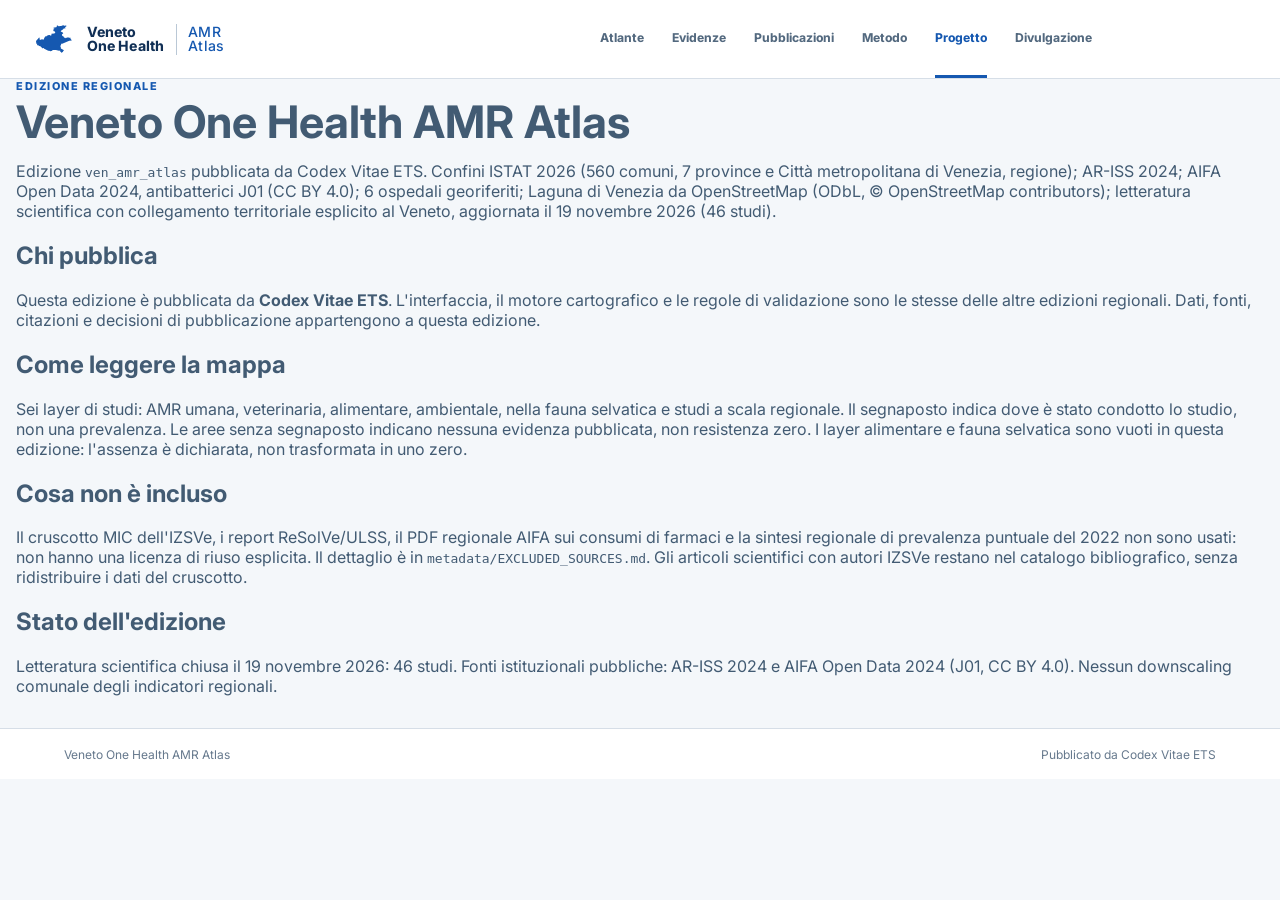
==== commit af987adf: "Replace the Veneto drug-use source and drop PPS-3. Publish AIFA Open Data 2024 J01 under CC BY 4.0 a" ====
--- a/about.html
+++ b/about.html
@@ -1,3 +1,3 @@
 <!doctype html><html lang="it"><head><meta charset="utf-8"><meta name="author" content="Codex Vitae ETS"><meta name="viewport" content="width=device-width, initial-scale=1"><title>Progetto · Veneto One Health AMR Atlas</title><link rel="icon" href="data:"><link rel="stylesheet" href="assets/styles.css"><link rel="stylesheet" href="assets/regional-base.css"></head>
 <body class="evidence-page"><header class="global-site-header"><div class="global-header-inner"><a class="global-brand" href="index.html"><span class="brand-code brand-code-icon" style="--brand-icon:url('public/brand/veneto-region-mark.svg')" aria-hidden="true">VEN</span><span class="global-brand-name">Veneto<br>One Health</span><span class="global-brand-divider"></span><span class="global-brand-atlas">AMR<br>Atlas</span></a><nav class="global-nav" aria-label="Navigazione principale"><a href="index.html">Atlante</a><a href="evidence.html">Evidenze</a><a href="publications.html">Pubblicazioni</a><a href="methodology.html">Metodo</a><a class="active" href="about.html">Progetto</a><a href="dissemination.html">Divulgazione</a></nav></div></header>
-<main class="about-shell"><header class="about-hero"><p class="section-kicker">EDIZIONE REGIONALE</p><h1>Veneto One Health AMR Atlas</h1><p>Edizione <code>ven_amr_atlas</code> pubblicata da Codex Vitae ETS. Confini ISTAT 2026 (560 comuni, 7 province e Città metropolitana di Venezia, regione); AR-ISS 2024; OsMed Veneto 2024 (consumi di antibiotici, Tabella 13); PPS-3 2022; 6 ospedali georiferiti; Laguna di Venezia da OpenStreetMap (ODbL, © OpenStreetMap contributors); letteratura scientifica con collegamento territoriale esplicito al Veneto, aggiornata il 19 novembre 2026 (46 studi).</p></header><section class="about-section"><h2>Chi pubblica</h2><p>Questa edizione è pubblicata da <strong>Codex Vitae ETS</strong>. L'interfaccia, il motore cartografico e le regole di validazione sono le stesse delle altre edizioni regionali. Dati, fonti, citazioni e decisioni di pubblicazione appartengono a questa edizione.</p></section><section class="about-section"><h2>Come leggere la mappa</h2><p>Sei layer di studi: AMR umana, veterinaria, alimentare, ambientale, nella fauna selvatica e studi a scala regionale. Il segnaposto indica dove è stato condotto lo studio, non una prevalenza. Le aree senza segnaposto indicano nessuna evidenza pubblicata, non resistenza zero. I layer alimentare e fauna selvatica sono vuoti in questa edizione: l'assenza è dichiarata, non trasformata in uno zero.</p></section><section class="about-section"><h2>Cosa non è incluso</h2><p>Il cruscotto MIC dell'IZSVe e i report ReSolVe/ULSS sul consumo di antibiotici veterinari non sono usati: non hanno una licenza di riuso esplicita. Il dettaglio è in <code>metadata/EXCLUDED_SOURCES.md</code>. Gli articoli scientifici con autori IZSVe restano nel catalogo bibliografico, senza ridistribuire i dati del cruscotto.</p></section><section class="about-section"><h2>Stato dell'edizione</h2><p>Letteratura scientifica chiusa il 19 novembre 2026: 46 studi. Fonti istituzionali pubbliche: AR-ISS 2024, OsMed Veneto 2024 e PPS-3 2022. Nessun downscaling comunale degli indicatori regionali.</p></section></main><footer><span>Veneto One Health AMR Atlas</span><span>Pubblicato da Codex Vitae ETS</span></footer><script src="atlas-config.js"></script><script src="assets/atlas-core.js"></script><script data-goatcounter="https://atlanteamr.goatcounter.com/count" async src="//gc.zgo.at/count.js"></script></body></html>
+<main class="about-shell"><header class="about-hero"><p class="section-kicker">EDIZIONE REGIONALE</p><h1>Veneto One Health AMR Atlas</h1><p>Edizione <code>ven_amr_atlas</code> pubblicata da Codex Vitae ETS. Confini ISTAT 2026 (560 comuni, 7 province e Città metropolitana di Venezia, regione); AR-ISS 2024; AIFA Open Data 2024, antibatterici J01 (CC BY 4.0); 6 ospedali georiferiti; Laguna di Venezia da OpenStreetMap (ODbL, © OpenStreetMap contributors); letteratura scientifica con collegamento territoriale esplicito al Veneto, aggiornata il 19 novembre 2026 (46 studi).</p></header><section class="about-section"><h2>Chi pubblica</h2><p>Questa edizione è pubblicata da <strong>Codex Vitae ETS</strong>. L'interfaccia, il motore cartografico e le regole di validazione sono le stesse delle altre edizioni regionali. Dati, fonti, citazioni e decisioni di pubblicazione appartengono a questa edizione.</p></section><section class="about-section"><h2>Come leggere la mappa</h2><p>Sei layer di studi: AMR umana, veterinaria, alimentare, ambientale, nella fauna selvatica e studi a scala regionale. Il segnaposto indica dove è stato condotto lo studio, non una prevalenza. Le aree senza segnaposto indicano nessuna evidenza pubblicata, non resistenza zero. I layer alimentare e fauna selvatica sono vuoti in questa edizione: l'assenza è dichiarata, non trasformata in uno zero.</p></section><section class="about-section"><h2>Cosa non è incluso</h2><p>Il cruscotto MIC dell'IZSVe, i report ReSolVe/ULSS, il PDF regionale AIFA sui consumi di farmaci e la sintesi regionale di prevalenza puntuale del 2022 non sono usati: non hanno una licenza di riuso esplicita. Il dettaglio è in <code>metadata/EXCLUDED_SOURCES.md</code>. Gli articoli scientifici con autori IZSVe restano nel catalogo bibliografico, senza ridistribuire i dati del cruscotto.</p></section><section class="about-section"><h2>Stato dell'edizione</h2><p>Letteratura scientifica chiusa il 19 novembre 2026: 46 studi. Fonti istituzionali pubbliche: AR-ISS 2024 e AIFA Open Data 2024 (J01, CC BY 4.0). Nessun downscaling comunale degli indicatori regionali.</p></section></main><footer><span>Veneto One Health AMR Atlas</span><span>Pubblicato da Codex Vitae ETS</span></footer><script src="atlas-config.js"></script><script src="assets/atlas-core.js"></script><script data-goatcounter="https://atlanteamr.goatcounter.com/count" async src="//gc.zgo.at/count.js"></script></body></html>
